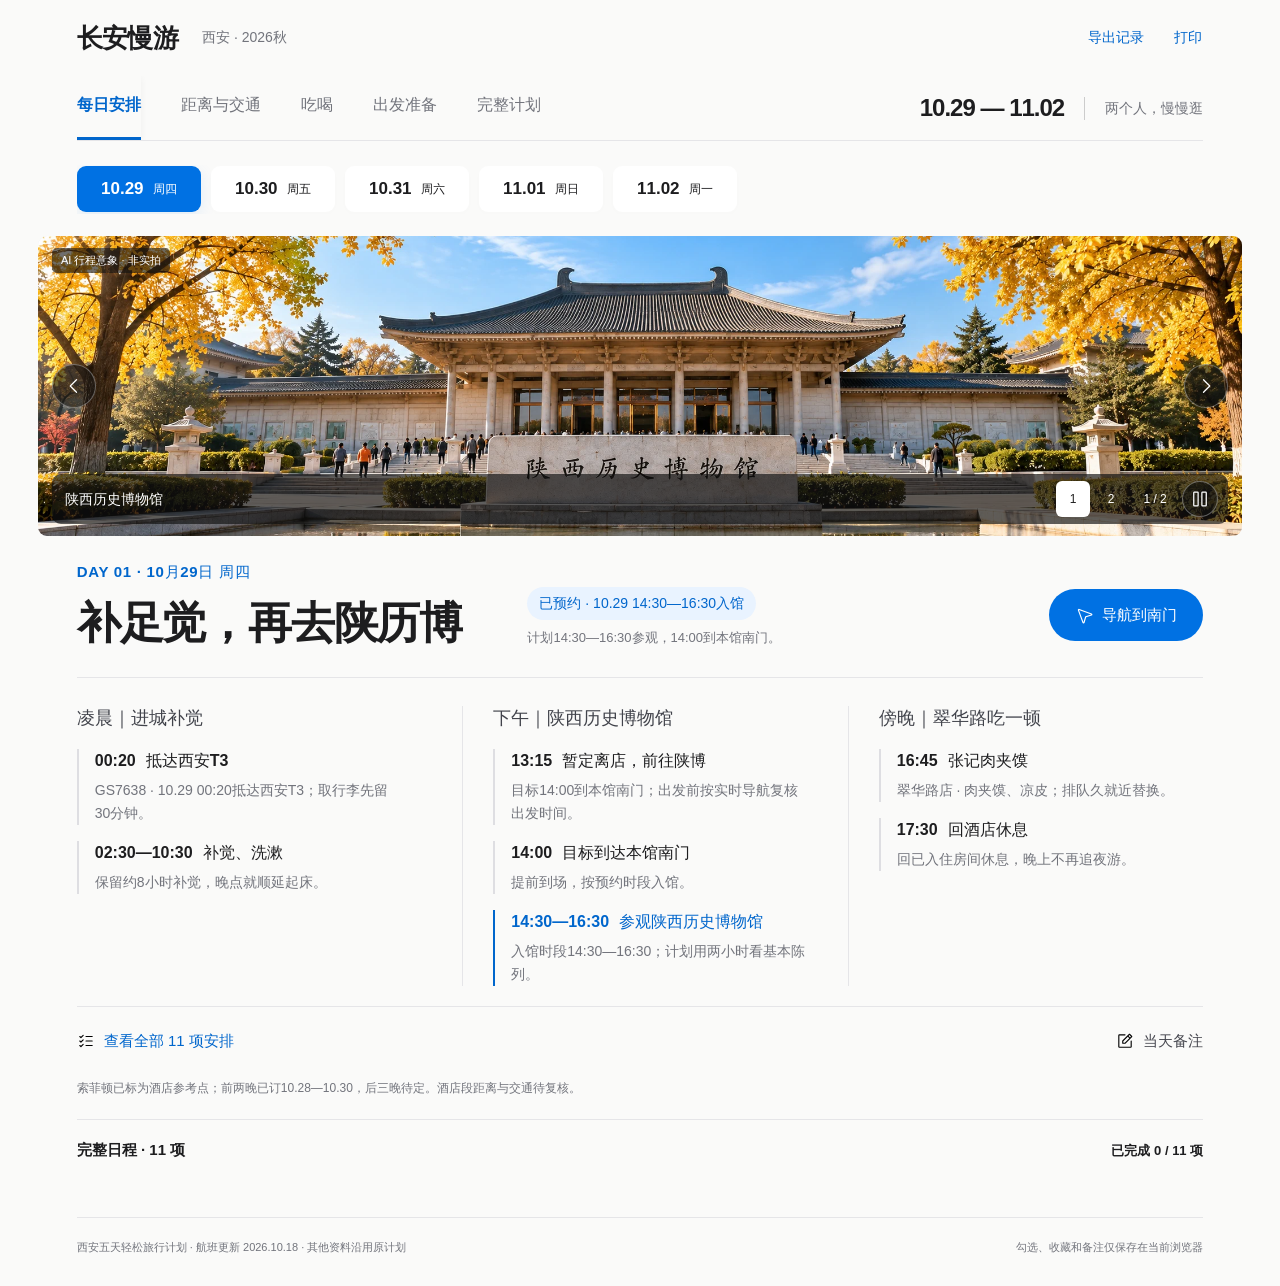
==== index.html @ 4625f003 "Show Sofidun hotel reference markers on both travel maps" ====
<!doctype html>
<html lang="zh-CN">
<head>
<meta charset="utf-8">
<meta name="viewport" content="width=device-width, initial-scale=1">
<meta name="color-scheme" content="light">
<title>西安五日 · 慢慢逛，慢慢吃</title>
<style>
:root{--paper:#f5f5f7;--ink:#1d1d1f;--muted:#6e6e73;--line:#e5e5ea;--accent:#0066cc;--soft:#eef5ff;--white:#fff;--gold:#0071e3;--radius:22px;font-family:-apple-system,BlinkMacSystemFont,"PingFang SC","Microsoft YaHei",sans-serif;color:var(--ink);background:var(--paper);font-size:16px;line-height:1.7}
*{box-sizing:border-box}body{margin:0;-webkit-font-smoothing:antialiased}a{color:var(--accent);text-underline-offset:4px;overflow-wrap:anywhere}button,input,select,textarea{font:inherit}input[type=text],input[type=time],input[type=search],select,textarea{font-size:16px}button,a,summary,input{touch-action:manipulation}button,summary{cursor:pointer}button{border:1px solid var(--line);border-radius:12px;background:var(--white);color:var(--ink);padding:9px 15px;min-height:44px}button{transition:background .18s ease,border-color .18s ease,box-shadow .18s ease}button:hover{border-color:#b8cde5;box-shadow:0 2px 8px #00000008}button:focus-visible,a:focus-visible,input:focus-visible,select:focus-visible,textarea:focus-visible,summary:focus-visible{outline:3px solid #0071e3;outline-offset:3px}button[aria-pressed=true],button.primary{background:var(--accent);color:var(--white);border-color:var(--accent)}h1,h2,h3,p{margin-top:0}h1{font-size:clamp(40px,5vw,64px);font-weight:650;line-height:1.17;letter-spacing:-2px;margin-bottom:24px}h2{font-size:28px;font-weight:650;letter-spacing:-.7px;line-height:1.4;margin-bottom:10px}h3{font-size:19px;line-height:1.5;margin-bottom:10px}p{margin-bottom:14px}[hidden]{display:none!important}.wrap{max-width:1160px;margin:0 auto;padding:0 28px}.top{display:flex;justify-content:space-between;align-items:center;gap:16px;padding-top:22px;padding-bottom:22px;border-bottom:1px solid var(--line)}.brand{font-weight:650;letter-spacing:-.3px;font-size:19px}.brand small{font-size:10px;display:block;letter-spacing:1.5px;font-weight:400;color:var(--muted)}.actions{display:flex;gap:8px;flex-wrap:wrap}.quiet{background:transparent}.top button{border-radius:999px;padding-left:18px;padding-right:18px;font-size:13px}.top .quiet{border-color:transparent;color:var(--accent)}.hero{display:grid;grid-template-columns:1.45fr 1fr;gap:48px;padding-top:60px;padding-bottom:52px}.eyebrow{font-size:12px;letter-spacing:1.4px;text-transform:uppercase;color:var(--accent);font-weight:700;margin-bottom:18px}.hero p{color:var(--muted);max-width:550px;font-size:17px;line-height:1.8}.stats{display:flex;gap:28px;flex-wrap:wrap;margin-top:28px}.stats span{font-size:13px;color:var(--muted)}.stats strong{font-size:25px;color:var(--ink);margin-right:7px;font-weight:600;letter-spacing:-.7px}.ticket{background:linear-gradient(135deg,#fff 0%,#f2f7ff 62%,#e3efff 100%);color:var(--ink);border:1px solid #fff;border-radius:28px;padding:34px 30px;position:relative;align-self:center;box-shadow:0 12px 40px #233f7010,inset 0 1px 0 #ffffffb3}.ticket .eyebrow{color:var(--accent);margin-bottom:20px;font-size:10px;letter-spacing:1.7px}.ticket h2{font-size:34px;font-weight:600;letter-spacing:-1px;margin-bottom:12px}.ticket p{font-size:13px;color:var(--muted);margin:0}.ticket .route-line{height:1px;background:#c8d9ef;margin:28px 0;position:relative}.ticket .route-line:before,.ticket .route-line:after{content:"";position:absolute;width:7px;height:7px;border-radius:50%;background:var(--gold);top:-3px}.ticket .route-line:after{right:0}.ticket-foot{display:flex;justify-content:space-between;gap:12px;font-size:12px;color:var(--muted)}.nav{display:flex;gap:4px;background:#e9e9ed;border:1px solid #e5e5e9;border-radius:16px;padding:5px;margin-bottom:32px;flex-wrap:wrap}.nav button{flex:1;background:transparent;border-color:transparent;padding:10px 20px;font-size:14px;color:var(--muted);border-radius:11px}.nav button[aria-pressed=true]{background:white;color:var(--ink);font-weight:600;box-shadow:0 2px 7px #0000000d}.nav .count{font-size:11px;opacity:.8;margin-left:5px}.day-picker{display:grid;grid-template-columns:repeat(5,1fr);gap:12px;margin-bottom:28px}.day-picker button{text-align:left;padding:17px 19px;border-radius:18px;border-color:transparent;box-shadow:0 2px 10px #00000003}.day-picker button[aria-pressed=true]{background:#0071e3;border-color:#0071e3;box-shadow:0 5px 16px #0071e31a}.day-picker small{display:block;font-size:11px;letter-spacing:1px;opacity:.72}.day-picker b{font-size:21px;font-weight:550;margin-right:6px}.day-picker span{font-size:12px}.day-picker em{font-style:normal;display:block;font-size:12px;margin-top:4px;opacity:.8}.day-head{display:flex;justify-content:space-between;gap:20px;align-items:start;margin-bottom:20px}.muted{color:var(--muted)}.day-head p{margin:0;font-size:14px}.progress-label{white-space:nowrap;font-size:13px}.grid{display:grid;grid-template-columns:minmax(0,1fr) 300px;gap:25px;align-items:start}.timeline{background:var(--white);border:1px solid var(--line);border-radius:var(--radius);overflow:hidden;box-shadow:0 3px 16px #00000003}.event{display:grid;grid-template-columns:125px minmax(0,1fr) 27px;gap:17px;padding:25px 24px;border-bottom:1px solid var(--line)}.event:last-child{border-bottom:0}.event .time{font-size:13px;line-height:1.6;color:var(--accent);padding-top:3px}.event h3{font-size:16px;margin:0 0 8px}.event p{font-size:14px;color:var(--muted);margin:0}.event input,.check-row input{width:20px;height:20px;accent-color:#0071e3;margin-top:6px}.event.done{background:#f5f9ff}.event.done h3{text-decoration:line-through;text-decoration-thickness:1px;color:var(--muted)}.box{border:1px solid var(--line);border-radius:var(--radius);padding:24px;margin-bottom:18px;background:var(--white);box-shadow:0 3px 16px #00000003}.box.soft{background:var(--soft);border-color:#dbe8fb;box-shadow:none}.box p{font-size:14px}.box>p:last-child{margin-bottom:0}.box h3{font-size:16px}.links{display:flex;flex-wrap:wrap;gap:8px}.links a{min-height:44px;display:inline-flex;align-items:center;border:1px solid var(--line);padding:7px 10px;border-radius:10px;font-size:12px;text-decoration:none;background:var(--white)}.hint{font-size:12px!important;color:var(--muted)}textarea,input[type=text],input[type=time],select,input[type=search]{display:block;width:100%;padding:10px 12px;border:1px solid #c7c7cc;background:var(--white);color:var(--ink);border-radius:9px;min-height:44px;min-width:0}textarea{resize:vertical;min-height:118px}label.field{display:block;font-size:13px;font-weight:500}label.field input,label.field select,label.field textarea{margin-top:6px}details{border:1px solid var(--line);border-radius:18px;background:var(--white);margin:18px 0;padding:0 20px}summary{padding:17px 0;font-weight:600;font-size:15px;min-height:50px}details>div{padding-bottom:16px;font-size:14px}.prose p,.prose li{overflow-wrap:anywhere}.prose h2{margin-top:24px;font-size:23px}.prose h3{margin-top:20px;font-size:18px}.prose table{font-size:13px}.prose ul,.prose ol{padding-left:22px}.toolbar{display:flex;gap:14px;align-items:end;flex-wrap:wrap;margin:20px 0}.toolbar .field{flex:1;min-width:145px}.toolbar .search{flex:2;min-width:210px}.toggle{display:flex;align-items:center;gap:8px;font-size:14px;min-height:44px}.toggle input{width:19px;height:19px;accent-color:#0071e3}.notice{padding:16px 20px;border:1px solid #dce9fb;border-radius:16px;background:#edf4fd;font-size:13px;color:#3a526f;margin:16px 0 22px}.food-result{font-size:13px;color:var(--muted);margin:10px 0}.table-wrap{overflow:auto;border:1px solid var(--line);border-radius:18px;background:var(--white);max-width:100%}table{border-collapse:collapse;width:100%;text-align:left}th,td{border-bottom:1px solid var(--line);padding:14px 16px;vertical-align:top}th{background:#f5f5f7;font-size:12px;letter-spacing:.4px;font-weight:600}td{font-size:14px}td p:last-child{margin-bottom:0}.food-table{min-width:900px;table-layout:fixed}.food-table th:nth-child(1){width:68px}.food-table th:nth-child(2){width:20%}.food-table th:nth-child(3){width:22%}.food-table th:nth-child(4){width:26%}.food-table .dishes{color:var(--accent);font-weight:500}.food-table td{overflow-wrap:anywhere}.food-table td strong{font-weight:650}.food-table .name{font-size:15px;display:block;margin-bottom:8px}.badge{font-size:11px;background:#f2f2f7;color:#63636b;border-radius:6px;display:inline-block;padding:2px 7px;margin-bottom:5px}.food-table .evidence{font-size:12px;color:var(--muted);margin-top:9px}.favorite{font-size:19px;padding:6px 10px;min-width:42px;min-height:44px}.favorite[aria-pressed=true]{background:#eaf3ff;color:#0066cc;border-color:#bfdbff}.empty{padding:50px 24px;text-align:center;color:var(--muted)}.route-selector{margin-bottom:18px;max-width:420px}.route-content table{table-layout:fixed}.route-content th:nth-child(1){width:24%}.route-content th:nth-child(2){width:29%}.route-content td{font-size:14px}.route-content table,.prose table{margin-bottom:20px}.route-content td,.prose td{overflow-wrap:anywhere}.form-grid{display:grid;grid-template-columns:1fr 1fr;gap:20px}.check-row{display:flex;align-items:start;gap:13px;padding:14px 0;border-bottom:1px solid var(--line);font-size:14px}.check-row input{flex:0 0 auto}.check-row:last-child{border-bottom:0}.calc-output{font-size:14px;padding:14px 16px;background:var(--soft);border-radius:10px;margin-top:16px}.prep-grid{display:grid;grid-template-columns:1.1fr 1fr;gap:24px;align-items:start}.prep-grid>div{min-width:0}.footer{display:flex;justify-content:space-between;gap:20px;flex-wrap:wrap;border-top:1px solid var(--line);padding-top:20px;padding-bottom:30px;margin-top:36px;color:var(--muted);font-size:12px}.footer p{margin:0}.toast{position:fixed;bottom:22px;left:50%;transform:translateX(-50%);background:var(--ink);color:white;padding:9px 18px;border-radius:9px;z-index:5;font-size:14px;max-width:90vw;box-shadow:0 6px 22px #00000026}.print-only{display:none}#full-content>h1{font-size:28px;letter-spacing:-.7px}.full-wrap{overflow-x:auto}.save-status{font-size:11px;color:var(--muted);margin-top:6px}.jump{margin-top:12px;width:100%;font-size:13px}.day-intro{font-size:14px}.day-intro p{margin-bottom:0}#meals-content>.table-wrap table{margin-bottom:0}#meals-content>.table-wrap th:first-child{width:120px}#meals-content>details{margin-top:16px}
@media(max-width:850px){.wrap{padding-left:20px;padding-right:20px}.grid{grid-template-columns:1fr}.side{display:grid;grid-template-columns:1fr 1fr;gap:15px}.side .box{margin:0}.hero{gap:20px}.prep-grid{grid-template-columns:1fr}.day-picker{gap:7px}.day-picker button{padding:12px}.day-picker em{display:none}}
@media(max-width:560px){.wrap{padding-left:16px;padding-right:16px}.top{align-items:flex-start;padding-top:18px;padding-bottom:18px}.top .actions button{padding:7px 10px;font-size:12px}.brand{font-size:15px}.hero{display:block;padding-top:28px;padding-bottom:23px}.hero h1{font-size:40px;letter-spacing:-1.5px}.hero p{font-size:14px}.ticket{margin-top:24px;padding:21px}.ticket h2{font-size:28px}.ticket .route-line{margin:17px 0}.stats{gap:20px;margin-top:16px}.stats strong{font-size:20px}.nav{display:grid;grid-template-columns:repeat(3,minmax(0,1fr));gap:2px;padding:4px;margin-bottom:24px;border-radius:14px}.nav button{flex:1;padding:9px 2px;font-size:12px}.nav .count{display:none}.day-picker{gap:5px;margin-bottom:22px}.day-picker button{text-align:center;padding:12px 2px;border-radius:13px}.day-picker b{font-size:15px;display:block;margin:0}.day-picker small{font-size:9px}.day-picker span{font-size:11px}.day-head h2{font-size:23px}.day-head{display:block}.progress-label{display:block;margin-top:9px}.event{grid-template-columns:1fr 44px;gap:8px 12px;padding:18px}.event .time{grid-column:1;font-size:12px}.event .event-body{grid-column:1}.event .check-label{grid-column:2;grid-row:1 / span 2}.event .check-label{min-height:44px;min-width:44px;display:flex;justify-content:center;align-items:center}.event h3{font-size:16px}.side{display:block}.side .box{margin-bottom:16px}.toolbar{gap:10px}.toolbar .field,.toolbar .search{min-width:calc(50% - 10px)}.toolbar .search{flex-basis:100%}.toolbar label,.toolbar input,.toolbar select{font-size:16px}.form-grid{grid-template-columns:1fr}.route-content table{table-layout:auto;min-width:600px}.route-content{overflow-x:auto}.prose table{min-width:600px}.day-intro{font-size:13px}.footer{margin-top:24px}.food-table td,.food-table th{padding:12px}.box{padding:18px}}
@media(prefers-reduced-motion:reduce){button{transition:none}}
@media print{body{background:white;color:black}.wrap{max-width:none;padding:0}.top,.hero,.nav,.footer,.no-print,.day-picker,.toolbar,.side,.toast,.actions{display:none!important}.view[hidden]{display:none!important}.view:not([hidden]){display:block}.table-wrap,.timeline{border:0;overflow:visible}.event{break-inside:avoid}.event input,.favorite{display:none}.food-table{min-width:0;font-size:10px}.food-table th:first-child,.food-table td:first-child{display:none}table{min-width:0!important}a{color:inherit}h2{font-size:20px}.print-only{display:block;font-size:24px;margin:0 0 20px}.grid,.prep-grid{display:block}details{border:0}.box{break-inside:avoid}.event{padding:12px}.route-content,.full-wrap{overflow:visible}textarea{border:0}.notice{background:transparent}th{background:#eee!important}}
.route-map{padding:22px}.map-header{display:flex;justify-content:space-between;align-items:start;gap:20px}.map-header h3{font-size:21px}.map-header .field{min-width:230px}.map-grid{display:grid;grid-template-columns:minmax(0,1.3fr) minmax(250px,1fr);gap:24px;align-items:start}.map-canvas{min-width:0}.map-canvas svg{display:block;width:100%;max-width:540px;margin:auto;height:auto}.map-panel{padding-top:12px}.map-legend{display:flex;gap:14px;flex-wrap:wrap;font-size:12px;margin-bottom:18px}.map-legend span:nth-child(1){color:#0071e3}.map-legend span:nth-child(2){color:#23845b}.map-legend span:nth-child(3){color:#8660bc}.map-legs{list-style:none;padding:0;margin:0}.map-legs li{margin:8px 0}.map-legs button{width:100%;text-align:left;font-size:13px;padding:10px 12px}.map-legs small{display:block;color:var(--muted);margin-top:5px;font-size:12px}.map-legs button[aria-current=true]{border-color:#0071e3;background:#edf5ff}.map-controls{display:flex;align-items:center;gap:16px;margin-top:18px}.map-scrub{flex:1;min-width:80px}.map-scrub input{display:block;width:100%;min-height:36px;accent-color:#0071e3}.map-link{display:inline-flex;align-items:center;justify-content:center;min-height:44px;padding:8px 12px;text-decoration:none;font-size:13px;white-space:nowrap;border:1px solid var(--line);border-radius:10px;background:var(--white)}.map-status{display:flex;gap:16px;justify-content:space-between;align-items:center;border-top:1px solid var(--line);padding-top:16px;margin-top:12px}.map-status strong{font-size:15px}.map-status p{margin:4px 0 0}
@media(max-width:680px){.route-map{padding:14px}.map-header{display:block}.map-header .field{margin-bottom:14px;min-width:0}.map-grid{grid-template-columns:1fr;gap:12px}.map-panel{padding-top:0}.map-legend{margin-bottom:10px}.map-controls{gap:8px;flex-wrap:wrap}.map-controls button,.map-link{font-size:12px;padding:8px}.map-status{display:block}.map-status .map-link{margin-top:10px}.map-canvas svg{max-width:440px}}
@media print{.route-map{break-inside:avoid}.map-grid{grid-template-columns:1fr 1fr}.map-canvas svg{max-height:none}.map-status{display:none}}

</style>
<link rel="stylesheet" href="assets/handbook.css">
<link rel="stylesheet" href="assets/vendor/leaflet/leaflet.css">
<link rel="stylesheet" href="assets/transport.css">
<link rel="stylesheet" href="assets/carousel.css">
<link rel="stylesheet" href="assets/food-guide.css?v=67915e8">
</head>
<body>
<div class="wrap">
<header class="top"><div class="brand">长安慢游 <small>西安 · 2026秋</small></div><div class="actions"><button type="button" class="quiet" id="export">导出记录</button><button type="button" class="quiet" id="print">打印</button></div></header>
<div class="handbook-nav"><nav class="nav no-print" aria-label="旅行计划栏目"><button type="button" data-view="days" aria-pressed="true">每日安排</button><button type="button" data-view="routes" aria-pressed="false">距离与交通</button><button type="button" data-view="food" aria-pressed="false">吃喝</button><button type="button" data-view="prep" aria-pressed="false">出发准备</button><button type="button" data-view="full" aria-pressed="false">完整计划</button></nav><div class="trip-dates"><strong>10.29 — 11.02</strong><span>两个人，慢慢逛</span></div></div>
<main>
<div class="print-only">西安五天轻松旅行计划 · 2026.10.29—11.02</div>
<section id="view-days" class="view" aria-label="每日安排">
<div class="day-picker no-print" id="day-picker" aria-label="选择日期"></div>
<figure class="trip-cover trip-carousel" id="trip-carousel" role="region" aria-roledescription="轮播图" aria-label="当天行程图片" tabindex="0" data-load-state="loading">
<div class="carousel-stage" id="carousel-stage"></div><p id="cover-fallback" class="carousel-fallback">当日图片加载中…</p>
<span class="cover-disclosure">AI 行程意象 · 非实拍</span>
<button type="button" class="carousel-control carousel-prev" id="carousel-prev" aria-label="上一张行程图片"><img src="assets/icons/caret-left.svg" alt="" aria-hidden="true"></button>
<button type="button" class="carousel-control carousel-next" id="carousel-next" aria-label="下一张行程图片"><img src="assets/icons/caret-right.svg" alt="" aria-hidden="true"></button>
<div class="carousel-footer"><figcaption class="cover-caption" id="cover-caption"></figcaption><div class="carousel-pagination" id="carousel-pagination" aria-label="选择行程图片"></div><span id="carousel-count" class="carousel-count"></span><button type="button" class="carousel-control carousel-play" id="carousel-play" aria-label="暂停自动轮播"><img src="assets/icons/pause.svg" alt="" aria-hidden="true"></button></div>
<span class="carousel-sr-only" id="carousel-live" role="status" aria-live="polite" aria-atomic="true"></span>
</figure>
<header class="day-head"><div class="handbook-title"><div class="eyebrow" id="day-date"></div><h1 id="day-title"></h1></div><div class="day-booking"><p id="day-reservation" class="reservation"></p><p id="day-subtitle" class="muted"></p></div><a id="day-navigation" class="primary-navigation" target="_blank" rel="noopener noreferrer">导航到南门</a></header>
<div class="day-overview" id="day-overview" aria-label="当天行程概览"></div>
<div class="overview-tools no-print"><button type="button" id="show-day-details" aria-controls="day-details" aria-expanded="false">查看全部安排</button><button type="button" id="focus-day-note" aria-controls="day-details">当天备注</button></div>
<p class="hotel-pending">索菲顿已标为酒店参考点；前两晚已订10.28—10.30，后三晚待定。酒店段距离与交通待复核。</p>
<details id="day-details" class="day-details"><summary><span id="day-details-label">完整日程</span><span class="progress-label" id="day-progress" role="status"></span></summary>
<div class="grid"><div><div id="day-intro" class="notice day-intro"></div><div id="timeline" class="timeline"></div><details><summary>替换方案与预约</summary><div id="day-extras" class="prose"></div></details><details><summary>雨天与休息方案</summary><div id="weather" class="prose"></div></details></div><aside class="side"><div class="box soft"><div class="eyebrow">当天重点</div><h3 id="day-tip"></h3><button class="jump quiet" type="button" id="day-route">当天交通 →</button></div><div class="box"><h3>查找地点</h3><div class="links" id="day-places"></div><p class="hint" style="margin-top:12px">高德搜索：核对入口和分店。</p></div><div class="box"><label class="field" for="day-note">当天备注<textarea id="day-note" placeholder="预约、店名、调整…"></textarea></label><div class="save-status" id="note-status">自动保存至本机</div></div></aside></div></details>
</section>
<section id="view-routes" class="view" hidden aria-label="距离与交通">
<div id="transport-days" class="transport-days no-print" aria-label="交通日期"></div>
<div class="transport-layout"><aside class="transport-agenda"><div class="eyebrow" id="transport-date"></div><h2 id="transport-title"></h2><label hidden>选择日期<select id="route-select"></select></label><label class="field route-choice no-print">路线<select id="map-variant"></select></label><ol id="transport-stops" class="transport-stops" aria-label="当天路线"></ol><a id="transport-navigate" class="primary-navigation" target="_blank" rel="noopener noreferrer"></a><p id="transport-reminder" class="transport-reminder"></p><p class="transport-hotel-note">索菲顿前两晚；10.30晚起仅续住适用，换店后重算交通。</p></aside>
<div class="transport-geography"><header><div><h2 id="geographic-title">景点间路线示意</h2><p id="geographic-caption">地点锚点，连线只示意顺序。</p></div><button type="button" id="geographic-fit" class="quiet no-print">查看全线</button></header><div id="geographic-map" class="geographic-map" role="region" aria-label="可缩放的景点地图" tabindex="0"></div><div class="geographic-status" id="geographic-status" role="status">切换到交通栏目后加载地图。</div><footer class="geographic-footer"><span>棕色「宿」为酒店参考点 · 10.30晚起仅续住适用；虚线非道路导航</span><a href="https://www.openstreetmap.org/copyright" target="_blank" rel="noopener noreferrer">© OpenStreetMap contributors</a></footer><button type="button" id="show-route-fallback" class="quiet no-print">查看离线顺序图</button></div></div>
<details id="transport-table"><summary>逐段距离与交通细节</summary>
<p class="hint no-print">表格可左右滑动。</p><div class="route-content prose" id="route-content"></div></details><details id="transport-legacy"><summary>顺序动画与 GIF 下载</summary><div class="route-map box">
<div class="map-header"><div><h3 id="map-title">路线动画</h3><p class="hint">地点可点击；连线仅示意行程顺序。</p></div></div>
<div class="map-grid"><div id="map-canvas" class="map-canvas"></div><div class="map-panel"><div class="map-legend"><span>蓝：打车</span><span>绿：步行</span><span>紫：地铁</span></div><p id="map-note" class="hint"></p><p class="hint">路线图仅示意顺序，非地理比例图；酒店端公里数待确认，景点间距离为估算。</p><ol id="map-legs" class="map-legs no-print" aria-label="选择路线段"></ol></div></div>
<div class="map-controls no-print"><button type="button" id="map-play" aria-pressed="false">播放路线</button><label class="field map-scrub">行程进度<input type="range" id="map-progress" min="0" max="1000" value="0"></label><a id="map-download" class="map-link" download>下载 GIF</a></div>
<div class="map-status"><div><strong id="map-current"></strong><p id="map-transport" class="hint"></p></div><a id="map-navigate" class="map-link no-print" target="_blank" rel="noopener noreferrer">高德导航此段 ↗</a></div>
</div></details></section>
<section id="view-food" class="view food-guide" hidden aria-label="吃喝">
 <div class="food-heading"><div><h2>吃喝</h2><p>把想吃的，放在顺路的一餐。</p></div><label class="food-search-label"><img src="assets/icons/magnifying-glass.svg" alt="" aria-hidden="true"><span class="food-sr-only">搜索店名、推荐菜或地址</span><input type="search" id="food-search" placeholder="搜店名、推荐菜或地址"></label></div>
 <div class="food-controls no-print"><div class="food-segments" role="group" aria-label="吃喝清单"><button type="button" data-food-source="路线餐馆" aria-pressed="true">行程餐馆</button><button type="button" data-food-source="九类备选" aria-pressed="false">小吃分类</button><button type="button" data-food-source="UP 探店" aria-pressed="false">参考探店</button></div><label class="toggle"><input type="checkbox" id="favorite-only">只看收藏</label></div>
 <section id="food-featured" aria-label="行程用餐精选"><p class="food-featured-label">行程用餐精选</p><div class="food-featured-grid" id="food-featured-grid"></div></section>
 <div class="food-tastes no-print"><div><strong>想换个口味？</strong><div class="food-quick-categories" id="food-quick-categories"></div></div><p>每餐一家，两人先点小份；营业情况临行确认。</p></div>
 <div class="food-refine no-print"><label>清单<select id="food-source"><option>路线餐馆</option><option>九类备选</option><option>UP 探店</option><option>全部记录</option></select></label><label>小吃类型<select id="food-category"><option value="">全部类型</option></select></label><button type="button" id="clear-food">清除筛选</button><span id="food-count" role="status"></span></div>
 <details id="food-results-details" class="food-results-details"><summary id="food-results-summary">查看餐馆清单</summary><div id="food-results" class="food-results"></div><div class="empty" id="food-empty" hidden>无匹配结果，请调整筛选。</div></details>
 <details class="food-meals"><summary>五天用餐安排</summary><div id="meals-content" class="prose"></div></details>
 <p class="food-source-note">收藏不自动加入行程。同名门店可能有多条来源记录，分店与营业情况请临行核对。</p>
 <div id="food-legacy" hidden inert aria-hidden="true"><table><tbody id="food-body"></tbody></table></div>
</section>
<section id="view-prep" class="view" hidden aria-label="出发准备"><h2>出发准备</h2><p class="muted">记录仅存本机，不跨设备同步；可导出备份。</p><div class="notice">市区酒店已预订10.28—10.30两晚（用户确认）；后三晚待体验后决定；GS7638于10.29 00:20抵达T3后直接到店，提前确认凌晨入住、晚点保房。</div><div class="prose"><h3>往返航班</h3><div class="table-wrap"><table>
<thead>
<tr>
<th>方向</th>
<th>航班</th>
<th>起飞</th>
<th>到达</th>
</tr>
</thead>
<tbody><tr>
<td>去程</td>
<td>天津航空 <strong>GS7638</strong></td>
<td><strong>10.28 21:50</strong> · 杭州萧山 T3</td>
<td><strong>10.29 00:20</strong> · 西安咸阳 T3（次日）</td>
</tr>
<tr>
<td>返程</td>
<td>首都航空 <strong>JD5301</strong></td>
<td><strong>11.02 21:55</strong> · 西安咸阳 T3</td>
<td><strong>11.03 00:15</strong> · 杭州萧山 T3（次日）</td>
</tr>
</tbody></table>
<p>按 10.18 提供的机票截图录入。建议 10.28 <strong>19:30 前到杭州 T3</strong>，11.02 <strong>19:00 前到西安 T3</strong>；到机场时间为建议值。</p>
</div></div><div class="prep-grid"><div><div class="box"><h3>出发清单 <span class="muted" id="check-count"></span></h3><div id="checklist"></div></div><details><summary>预约日与游览日</summary><div id="booking" class="prose"></div></details><details><summary>经济型酒店参考与比价</summary><p class="hint no-print">表格可左右滑动。</p><div id="hotels" class="prose full-wrap"></div></details><details><summary>两人预算参考</summary><div id="budget" class="prose"></div></details></div><div><div class="box"><h3>我的酒店</h3><label class="field">旧机场酒店备忘（本次不用）<input id="airport-hotel" type="text" placeholder="未定 · 可填写名称和地址" maxlength="200"></label><label class="field" style="margin-top:16px">首段酒店（已预订10.28—10.30两晚）<input id="city-hotel" type="text" placeholder="未定 · 可填写名称和地址" maxlength="200"></label><p class="hint" style="margin-top:14px">首段酒店：东县门60号；后三晚待定。自填仅存本机，不自动重算距离。旧机场备忘保留，本次不用。</p></div><div class="box"><h3>返程出发时间计算</h3><p class="hint">已填 JD5301 11 月 2 日 21:55，西安 T3；建议 19:00 前到机场。可修改重算。</p><div class="form-grid"><label class="field">起飞时间<input type="time" id="flight-time"></label><label class="field">去机场的方式<select id="airport-mode"><option value="taxi">网约车 / 出租车</option><option value="metro">地铁</option></select></label></div><label class="field" style="margin-top:15px">出发航站楼<input id="terminal" type="text" maxlength="50" placeholder="本次 T3；可按机票修改"></label><div class="calc-output" id="flight-result" role="status">填入返程起飞时间，查看建议离开酒店的时间段。</div><p class="hint" style="margin-top:12px">暂定：地铁16:00—16:30、打车16:30—17:00离店，目标19:00前到T3。返程按最终入住酒店导航；换店后重算地铁接入、距离及离店时间；不是值机截止时间。</p></div></div></div></section>
<section id="view-full" class="view" hidden aria-label="完整计划"><div class="prose full-wrap" id="full-content"></div></section>
</main><footer class="footer"><p>西安五天轻松旅行计划 · 航班更新 2026.10.18 · 其他资料沿用原计划</p><p id="storage-status">勾选、收藏和备注仅保存在当前浏览器</p></footer>
<noscript><div class="notice">请用支持 JavaScript 的浏览器打开此文件，以查看互动行程。原始 Markdown 和 Word 版本保留在同一文件夹。</div></noscript>
</div><div id="toast" class="toast" role="status" hidden></div>
<script>
'use strict';
const DATA={"maps":{"points":{"hotel":{"name":"索菲顿酒店","full_name":"索菲顿酒店（西安钟鼓楼店）","query":"西安市东县门60号 索菲顿酒店（西安钟鼓楼店）","source":"https://uri.amap.com/search?keyword=%E8%A5%BF%E5%AE%89%E5%B8%82%E4%B8%9C%E5%8E%BF%E9%97%A860%E5%8F%B7%20%E7%B4%A2%E8%8F%B2%E9%A1%BF%E9%85%92%E5%BA%97%EF%BC%88%E8%A5%BF%E5%AE%89%E9%92%9F%E9%BC%93%E6%A5%BC%E5%BA%97%EF%BC%89&city=%E8%A5%BF%E5%AE%89&view=map","coordinate_status":"unverified","source_note":"TourMind地址资料，2026-10-25复核；坐标未核验，不借用钟楼或永宁门坐标","address":"西安市东县门60号","reference_coordinate":{"lat":34.2579109,"lng":108.9536809,"system":"WGS84","scope":"酒店位置参考点；非入口，实际到店按完整地址导航","status":"reference_anchor","source":"https://hotels.ctrip.com/hotels/133578462.html","provenance":{"provider":"ctrip_hotel_position","hotel_id":"133578462","verified_at":"2026-10-25","original":{"lat":34.262672,"lng":108.964772,"system":"BD09","coordinate_order":"longitude,latitude"},"intermediate":{"lat":34.2563454220801,"lng":108.95837104133491,"system":"GCJ02"},"conversion":"BD09 to GCJ02 analytic approximation; iterative inverse GCJ02 to WGS84, 10 iterations; not a survey coordinate","identity_crosscheck":{"provider":"tourmind","hotel_id":"68777097","name":"索菲顿酒店（西安钟鼓楼店）","address":"东县门60号","phone_matches":true},"coordinate_docs":"https://lbsyun.baidu.com/skins/MySkin/resources/iframs/coordinate.html"}}},"airport":{"name":"咸阳机场","lon":108.768912,"lat":34.442341,"source":"https://www.amap.com/place/B038E02IJ0","query":"西安咸阳国际机场 T3 航站楼"},"bell":{"name":"钟楼","lon":108.94703,"lat":34.25943,"source":"https://www.amap.com/place/B001D09TAA","query":"西安钟楼"},"drum":{"name":"鼓楼","lon":108.943512,"lat":34.260206,"source":"https://www.amap.com/place/B001D07CMS","query":"西安鼓楼"},"mabin":{"name":"马宾小炒","lon":108.939048,"lat":34.266792,"source":"https://www.amap.com/place/B0FFGCBK2I","query":"马宾小炒"},"warriors":{"name":"兵马俑博物馆","lon":109.28196,"lat":34.386214,"source":"https://www.amap.com/place/B0FFGXMLTU","query":"秦始皇兵马俑博物馆"},"history":{"name":"陕历博南门","lon":108.955341,"lat":34.223456,"source":"https://www.amap.com/place/B0FFFVOCLC","query":"陕西历史博物馆本馆南门"},"zhang":{"name":"张记肉夹馍","lon":108.956743,"lat":34.220391,"source":"https://www.amap.com/place/B001D07BBR","query":"子午路张记肉夹馍 翠华路店"},"joy":{"name":"大悦城·惠记","lon":108.962048,"lat":34.216544,"source":"https://www.amap.com/place/B0FFIS0P13","query":"惠记粉汤羊血 西安大悦城店"},"square":{"name":"大雁塔南广场","lon":108.964202,"lat":34.215872,"source":"https://www.amap.com/place/B001D12PCJ","query":"大雁塔南广场"},"night":{"name":"不夜城北段","lon":108.964148,"lat":34.210492,"source":"https://www.amap.com/place/B0FFLQE8IX","query":"贞观之治 大唐不夜城雕像群"},"small":{"name":"小雁塔·博物院","lon":108.941673,"lat":34.238589,"source":"https://www.amap.com/place/B001D06AOS","query":"西安博物院 友谊西路72号"},"wall":{"name":"永宁门城墙","lon":108.947024,"lat":34.250506,"source":"https://www.amap.com/place/B001D02131","query":"西安城墙 永宁门南入口"},"shuyuan":{"name":"书院门牌坊","lon":108.948096,"lat":34.252897,"source":"https://www.amap.com/place/B0HAJD5VUL","query":"书院门牌坊"},"aihua":{"name":"爱骅裤带面","lon":108.953725,"lat":34.256525,"source":"https://www.amap.com/place/B0KG57GAJV","query":"爱骅裤带面馆 总店 城市之心"},"xiang":{"name":"湘子庙街","lon":108.944333,"lat":34.252795,"source":"https://www.amap.com/place/B001D071YQ","query":"湘子庙"},"defu":{"name":"德福巷","lon":108.943978,"lat":34.254746,"source":"https://www.amap.com/place/B001D08L2F","query":"西安德福巷"},"chun":{"name":"春发生","lon":108.941357,"lat":34.255624,"source":"https://www.amap.com/place/B001D06CEN","query":"春发生饭店 南院门店"},"huaqing":{"name":"华清宫","lon":109.218529,"lat":34.362868,"source":"https://uri.amap.com/search?keyword=%E5%8D%8E%E6%B8%85%E5%AE%AB%20%E5%BC%80%E6%94%BE%E6%A3%80%E7%A5%A8%E5%8F%A3&city=西安","query":"华清宫 开放检票口","coordinate_system":"GCJ02","coordinate_scope":"景区整体锚点，非检票口","coordinate_provenance":{"provider":"google_places","place_id":"ChIJw8vQmIxfYzYR26z7z9f4ekw","verified_at":"2026-10-22","original":{"lat":34.3642298,"lng":109.21347650000001,"coordinate_system":"WGS84"},"method":"WGS84 to GCJ02 standard offset"}},"furong":{"name":"大唐芙蓉园","lon":108.979502,"lat":34.21078,"source":"https://uri.amap.com/search?keyword=%E5%A4%A7%E5%94%90%E8%8A%99%E8%93%89%E5%9B%AD%E8%A5%BF%E9%97%A8%20%E5%BE%A1%E8%8B%91%E9%97%A8&city=西安","query":"大唐芙蓉园西门 御苑门","coordinate_system":"GCJ02","coordinate_scope":"景区整体锚点，非检票口","coordinate_provenance":{"provider":"google_places","place_id":"ChIJG4KcOUFwYzYRxKgvrcAbPBI","verified_at":"2026-10-22","original":{"lat":34.2123098,"lng":108.9747383,"coordinate_system":"WGS84"},"method":"WGS84 to GCJ02 standard offset"}}},"routes":[{"day":0,"key":"d1-airport-city-20261022","title":"10.29 · 凌晨直达市区酒店","ids":["airport","hotel"],"legs":[{"mode":"car","distance":"酒店端距离待核","time":"00:50起接车；车程先留60—90分钟，候车入住另计"}],"note":"00:20抵达T3后直接到索菲顿酒店；已预订10.28—10.30两晚（用户确认），后三晚待定，02:30到店为规划窗口，提前确认保房及凌晨入住。酒店地址已确认，地图定位待核，本图仅示意顺序，非地理比例图。","positions":[[70,70],[140,130]],"svg":"\u003csvg xmlns=\"http://www.w3.org/2000/svg\" viewBox=\"0 0 400 499\" role=\"img\" aria-label=\"10.29 · 凌晨直达市区酒店，距离为估算\">\u003ctitle>10.29 · 凌晨直达市区酒店\u003c/title>\u003crect width=\"400\" height=\"499\" rx=\"20\" fill=\"#f5f8fc\"/>\u003ctext x=\"20\" y=\"28\" fill=\"#687586\" font-size=\"12\">顺序示意 · 非地理比例图\u003c/text>\u003cpath d=\"M20 45 V390\" stroke=\"#e5ebf3\"/>\u003cpath d=\"M60 45 V390\" stroke=\"#e5ebf3\"/>\u003cpath d=\"M100 45 V390\" stroke=\"#e5ebf3\"/>\u003cpath d=\"M140 45 V390\" stroke=\"#e5ebf3\"/>\u003cpath d=\"M180 45 V390\" stroke=\"#e5ebf3\"/>\u003cpath d=\"M220 45 V390\" stroke=\"#e5ebf3\"/>\u003cpath d=\"M20 45 H225\" stroke=\"#e5ebf3\"/>\u003cpath d=\"M20 85 H225\" stroke=\"#e5ebf3\"/>\u003cpath d=\"M20 125 H225\" stroke=\"#e5ebf3\"/>\u003cpath d=\"M20 165 H225\" stroke=\"#e5ebf3\"/>\u003cpath d=\"M20 205 H225\" stroke=\"#e5ebf3\"/>\u003cpath d=\"M20 245 H225\" stroke=\"#e5ebf3\"/>\u003cpath d=\"M20 285 H225\" stroke=\"#e5ebf3\"/>\u003cpath d=\"M20 325 H225\" stroke=\"#e5ebf3\"/>\u003cpath d=\"M20 365 H225\" stroke=\"#e5ebf3\"/>\u003cpath d=\"M70 70 L140 130\" stroke=\"#0071e3\" stroke-opacity=\".3\" stroke-width=\"4\" fill=\"none\" stroke-dasharray=\"6 6\"/>\u003cpath d=\"M70 70 L232 65\" stroke=\"#bac7d7\"/>\u003ca href=\"https://www.amap.com/place/B038E02IJ0\" target=\"_blank\" rel=\"noopener noreferrer\">\u003ccircle cx=\"70\" cy=\"70\" r=\"7\" fill=\"white\" stroke=\"#0071e3\" stroke-width=\"2\"/>\u003crect x=\"232\" y=\"46\" width=\"162\" height=\"41\" rx=\"10\" fill=\"white\"/>\u003ctext x=\"241\" y=\"70\" font-size=\"13\" fill=\"#1d1d1f\" font-family=\"-apple-system,PingFang SC,sans-serif\">1. 咸阳机场\u003c/text>\u003c/a>\u003cpath d=\"M140 130 L232 125\" stroke=\"#bac7d7\"/>\u003ca href=\"https://uri.amap.com/search?keyword=%E8%A5%BF%E5%AE%89%E5%B8%82%E4%B8%9C%E5%8E%BF%E9%97%A860%E5%8F%B7%20%E7%B4%A2%E8%8F%B2%E9%A1%BF%E9%85%92%E5%BA%97%EF%BC%88%E8%A5%BF%E5%AE%89%E9%92%9F%E9%BC%93%E6%A5%BC%E5%BA%97%EF%BC%89&amp;city=%E8%A5%BF%E5%AE%89&amp;view=map\" target=\"_blank\" rel=\"noopener noreferrer\">\u003ccircle cx=\"140\" cy=\"130\" r=\"7\" fill=\"white\" stroke=\"#0071e3\" stroke-width=\"2\"/>\u003crect x=\"232\" y=\"106\" width=\"162\" height=\"41\" rx=\"10\" fill=\"white\"/>\u003ctext x=\"241\" y=\"130\" font-size=\"13\" fill=\"#1d1d1f\" font-family=\"-apple-system,PingFang SC,sans-serif\">2. 索菲顿酒店\u003c/text>\u003c/a>\u003ctext x=\"20\" y=\"441\" font-size=\"13\" fill=\"#0071e3\" font-family=\"-apple-system,PingFang SC,sans-serif\">1→2 · 酒店端距离待核\u003c/text>\u003ctext x=\"20\" y=\"489\" fill=\"#687586\" font-size=\"11\">酒店端距离待核；景点间距离为估算。\u003c/text>\u003c/svg>","distanceLabels":["1→2 · 酒店端距离待核"],"gif":"[data-uri]"},{"day":0,"key":"d1-history-20261022","title":"10.29 · 陕历博下午场","ids":["hotel","history","zhang","hotel"],"legs":[{"mode":"car","distance":"酒店端距离待核","time":"从东县门60号出发，当前时段仅作规划预留"},{"mode":"walk","distance":"步行约0.5—0.7公里","time":"8—15分钟"},{"mode":"car","distance":"酒店端距离待核","time":"返回东县门60号，当前时段仅作规划预留；用时待实时导航复核"}],"note":"暂按13:15离店，目标14:00到南门；陕博已约10.29 14:30—16:30入馆，计划14:30—16:30参观，16:30为建议结束时间。出馆简餐后回酒店。酒店地址已确认，地图定位待核；图仅示意顺序，非地理比例图，酒店导航按完整地址搜索，核对分店。","positions":[[70,70],[140,130],[70,190],[70,70]],"svg":"\u003csvg xmlns=\"http://www.w3.org/2000/svg\" viewBox=\"0 0 400 557\" role=\"img\" aria-label=\"10.29 · 陕历博下午场，距离为估算\">\u003ctitle>10.29 · 陕历博下午场\u003c/title>\u003crect width=\"400\" height=\"557\" rx=\"20\" fill=\"#f5f8fc\"/>\u003ctext x=\"20\" y=\"28\" fill=\"#687586\" font-size=\"12\">顺序示意 · 非地理比例图\u003c/text>\u003cpath d=\"M20 45 V390\" stroke=\"#e5ebf3\"/>\u003cpath d=\"M60 45 V390\" stroke=\"#e5ebf3\"/>\u003cpath d=\"M100 45 V390\" stroke=\"#e5ebf3\"/>\u003cpath d=\"M140 45 V390\" stroke=\"#e5ebf3\"/>\u003cpath d=\"M180 45 V390\" stroke=\"#e5ebf3\"/>\u003cpath d=\"M220 45 V390\" stroke=\"#e5ebf3\"/>\u003cpath d=\"M20 45 H225\" stroke=\"#e5ebf3\"/>\u003cpath d=\"M20 85 H225\" stroke=\"#e5ebf3\"/>\u003cpath d=\"M20 125 H225\" stroke=\"#e5ebf3\"/>\u003cpath d=\"M20 165 H225\" stroke=\"#e5ebf3\"/>\u003cpath d=\"M20 205 H225\" stroke=\"#e5ebf3\"/>\u003cpath d=\"M20 245 H225\" stroke=\"#e5ebf3\"/>\u003cpath d=\"M20 285 H225\" stroke=\"#e5ebf3\"/>\u003cpath d=\"M20 325 H225\" stroke=\"#e5ebf3\"/>\u003cpath d=\"M20 365 H225\" stroke=\"#e5ebf3\"/>\u003cpath d=\"M70 70 L140 130\" stroke=\"#0071e3\" stroke-opacity=\".3\" stroke-width=\"4\" fill=\"none\" stroke-dasharray=\"6 6\"/>\u003cpath d=\"M140 130 L70 190\" stroke=\"#23845b\" stroke-opacity=\".3\" stroke-width=\"4\" fill=\"none\" stroke-dasharray=\"6 6\"/>\u003cpath d=\"M70 190 L70 70\" stroke=\"#0071e3\" stroke-opacity=\".3\" stroke-width=\"4\" fill=\"none\" stroke-dasharray=\"6 6\"/>\u003cpath d=\"M70 70 L232 65\" stroke=\"#bac7d7\"/>\u003ca href=\"https://uri.amap.com/search?keyword=%E8%A5%BF%E5%AE%89%E5%B8%82%E4%B8%9C%E5%8E%BF%E9%97%A860%E5%8F%B7%20%E7%B4%A2%E8%8F%B2%E9%A1%BF%E9%85%92%E5%BA%97%EF%BC%88%E8%A5%BF%E5%AE%89%E9%92%9F%E9%BC%93%E6%A5%BC%E5%BA%97%EF%BC%89&amp;city=%E8%A5%BF%E5%AE%89&amp;view=map\" target=\"_blank\" rel=\"noopener noreferrer\">\u003ccircle cx=\"70\" cy=\"70\" r=\"7\" fill=\"white\" stroke=\"#0071e3\" stroke-width=\"2\"/>\u003crect x=\"232\" y=\"46\" width=\"162\" height=\"41\" rx=\"10\" fill=\"white\"/>\u003ctext x=\"241\" y=\"70\" font-size=\"13\" fill=\"#1d1d1f\" font-family=\"-apple-system,PingFang SC,sans-serif\">1. 索菲顿酒店\u003c/text>\u003c/a>\u003cpath d=\"M140 130 L232 125\" stroke=\"#bac7d7\"/>\u003ca href=\"https://www.amap.com/place/B0FFFVOCLC\" target=\"_blank\" rel=\"noopener noreferrer\">\u003ccircle cx=\"140\" cy=\"130\" r=\"7\" fill=\"white\" stroke=\"#0071e3\" stroke-width=\"2\"/>\u003crect x=\"232\" y=\"106\" width=\"162\" height=\"41\" rx=\"10\" fill=\"white\"/>\u003ctext x=\"241\" y=\"130\" font-size=\"13\" fill=\"#1d1d1f\" font-family=\"-apple-system,PingFang SC,sans-serif\">2. 陕历博南门\u003c/text>\u003c/a>\u003cpath d=\"M70 190 L232 185\" stroke=\"#bac7d7\"/>\u003ca href=\"https://www.amap.com/place/B001D07BBR\" target=\"_blank\" rel=\"noopener noreferrer\">\u003ccircle cx=\"70\" cy=\"190\" r=\"7\" fill=\"white\" stroke=\"#0071e3\" stroke-width=\"2\"/>\u003crect x=\"232\" y=\"166\" width=\"162\" height=\"41\" rx=\"10\" fill=\"white\"/>\u003ctext x=\"241\" y=\"190\" font-size=\"13\" fill=\"#1d1d1f\" font-family=\"-apple-system,PingFang SC,sans-serif\">3. 张记肉夹馍\u003c/text>\u003c/a>\u003ctext x=\"20\" y=\"441\" font-size=\"13\" fill=\"#0071e3\" font-family=\"-apple-system,PingFang SC,sans-serif\">1→2 · 酒店端距离待核\u003c/text>\u003ctext x=\"20\" y=\"470\" font-size=\"13\" fill=\"#23845b\" font-family=\"-apple-system,PingFang SC,sans-serif\">2→3 · 步行约0.5—0.7公里\u003c/text>\u003ctext x=\"20\" y=\"499\" font-size=\"13\" fill=\"#0071e3\" font-family=\"-apple-system,PingFang SC,sans-serif\">3→1 · 酒店端距离待核\u003c/text>\u003ctext x=\"20\" y=\"547\" fill=\"#687586\" font-size=\"11\">酒店端距离待核；景点间距离为估算。\u003c/text>\u003c/svg>","distanceLabels":["1→2 · 酒店端距离待核","2→3 · 步行约0.5—0.7公里","3→1 · 酒店端距离待核"],"gif":"[data-uri]"},{"day":1,"key":"d2-lintong-20261022","title":"10.30 · 兵马俑与华清宫","ids":["hotel","warriors","huaqing","hotel"],"legs":[{"mode":"car","distance":"酒店端距离待核","time":"从东县门60号出发，当前时段仅作规划预留"},{"mode":"car","distance":"公路约9—11公里","time":"20—30分钟，含候车检票留45分钟"},{"mode":"car","distance":"酒店端距离待核","time":"返回东县门60号，当前时段仅作规划预留；用时待实时导航复核"}],"note":"兵马俑已购10.30 10:30—11:30入园；计划10:45—13:00参观，午餐坐休后14:45华清宫，16:45回城。酒店地址已确认，地图定位待核；图仅示意顺序，非地理比例图。 10.30晚起酒店段仅在续住索菲顿时适用；换店后按新酒店重算。 10.29晚确认续住；未续住则出发前退房并确认寄存，回城后取行李、到新酒店另留时间。","positions":[[70,70],[140,130],[70,190],[70,70]],"svg":"\u003csvg xmlns=\"http://www.w3.org/2000/svg\" viewBox=\"0 0 400 557\" role=\"img\" aria-label=\"10.30 · 兵马俑与华清宫，距离为估算\">\u003ctitle>10.30 · 兵马俑与华清宫\u003c/title>\u003crect width=\"400\" height=\"557\" rx=\"20\" fill=\"#f5f8fc\"/>\u003ctext x=\"20\" y=\"28\" fill=\"#687586\" font-size=\"12\">顺序示意 · 非地理比例图\u003c/text>\u003cpath d=\"M20 45 V390\" stroke=\"#e5ebf3\"/>\u003cpath d=\"M60 45 V390\" stroke=\"#e5ebf3\"/>\u003cpath d=\"M100 45 V390\" stroke=\"#e5ebf3\"/>\u003cpath d=\"M140 45 V390\" stroke=\"#e5ebf3\"/>\u003cpath d=\"M180 45 V390\" stroke=\"#e5ebf3\"/>\u003cpath d=\"M220 45 V390\" stroke=\"#e5ebf3\"/>\u003cpath d=\"M20 45 H225\" stroke=\"#e5ebf3\"/>\u003cpath d=\"M20 85 H225\" stroke=\"#e5ebf3\"/>\u003cpath d=\"M20 125 H225\" stroke=\"#e5ebf3\"/>\u003cpath d=\"M20 165 H225\" stroke=\"#e5ebf3\"/>\u003cpath d=\"M20 205 H225\" stroke=\"#e5ebf3\"/>\u003cpath d=\"M20 245 H225\" stroke=\"#e5ebf3\"/>\u003cpath d=\"M20 285 H225\" stroke=\"#e5ebf3\"/>\u003cpath d=\"M20 325 H225\" stroke=\"#e5ebf3\"/>\u003cpath d=\"M20 365 H225\" stroke=\"#e5ebf3\"/>\u003cpath d=\"M70 70 L140 130\" stroke=\"#0071e3\" stroke-opacity=\".3\" stroke-width=\"4\" fill=\"none\" stroke-dasharray=\"6 6\"/>\u003cpath d=\"M140 130 L70 190\" stroke=\"#0071e3\" stroke-opacity=\".3\" stroke-width=\"4\" fill=\"none\" stroke-dasharray=\"6 6\"/>\u003cpath d=\"M70 190 L70 70\" stroke=\"#0071e3\" stroke-opacity=\".3\" stroke-width=\"4\" fill=\"none\" stroke-dasharray=\"6 6\"/>\u003cpath d=\"M70 70 L232 65\" stroke=\"#bac7d7\"/>\u003ca href=\"https://uri.amap.com/search?keyword=%E8%A5%BF%E5%AE%89%E5%B8%82%E4%B8%9C%E5%8E%BF%E9%97%A860%E5%8F%B7%20%E7%B4%A2%E8%8F%B2%E9%A1%BF%E9%85%92%E5%BA%97%EF%BC%88%E8%A5%BF%E5%AE%89%E9%92%9F%E9%BC%93%E6%A5%BC%E5%BA%97%EF%BC%89&amp;city=%E8%A5%BF%E5%AE%89&amp;view=map\" target=\"_blank\" rel=\"noopener noreferrer\">\u003ccircle cx=\"70\" cy=\"70\" r=\"7\" fill=\"white\" stroke=\"#0071e3\" stroke-width=\"2\"/>\u003crect x=\"232\" y=\"46\" width=\"162\" height=\"41\" rx=\"10\" fill=\"white\"/>\u003ctext x=\"241\" y=\"70\" font-size=\"13\" fill=\"#1d1d1f\" font-family=\"-apple-system,PingFang SC,sans-serif\">1. 索菲顿酒店\u003c/text>\u003c/a>\u003cpath d=\"M140 130 L232 125\" stroke=\"#bac7d7\"/>\u003ca href=\"https://www.amap.com/place/B0FFGXMLTU\" target=\"_blank\" rel=\"noopener noreferrer\">\u003ccircle cx=\"140\" cy=\"130\" r=\"7\" fill=\"white\" stroke=\"#0071e3\" stroke-width=\"2\"/>\u003crect x=\"232\" y=\"106\" width=\"162\" height=\"41\" rx=\"10\" fill=\"white\"/>\u003ctext x=\"241\" y=\"130\" font-size=\"13\" fill=\"#1d1d1f\" font-family=\"-apple-system,PingFang SC,sans-serif\">2. 兵马俑博物馆\u003c/text>\u003c/a>\u003cpath d=\"M70 190 L232 185\" stroke=\"#bac7d7\"/>\u003ca href=\"https://uri.amap.com/search?keyword=%E5%8D%8E%E6%B8%85%E5%AE%AB%20%E5%BC%80%E6%94%BE%E6%A3%80%E7%A5%A8%E5%8F%A3&amp;city=西安\" target=\"_blank\" rel=\"noopener noreferrer\">\u003ccircle cx=\"70\" cy=\"190\" r=\"7\" fill=\"white\" stroke=\"#0071e3\" stroke-width=\"2\"/>\u003crect x=\"232\" y=\"166\" width=\"162\" height=\"41\" rx=\"10\" fill=\"white\"/>\u003ctext x=\"241\" y=\"190\" font-size=\"13\" fill=\"#1d1d1f\" font-family=\"-apple-system,PingFang SC,sans-serif\">3. 华清宫\u003c/text>\u003c/a>\u003ctext x=\"20\" y=\"441\" font-size=\"13\" fill=\"#0071e3\" font-family=\"-apple-system,PingFang SC,sans-serif\">1→2 · 酒店端距离待核\u003c/text>\u003ctext x=\"20\" y=\"470\" font-size=\"13\" fill=\"#0071e3\" font-family=\"-apple-system,PingFang SC,sans-serif\">2→3 · 公路约9—11公里\u003c/text>\u003ctext x=\"20\" y=\"499\" font-size=\"13\" fill=\"#0071e3\" font-family=\"-apple-system,PingFang SC,sans-serif\">3→1 · 酒店端距离待核\u003c/text>\u003ctext x=\"20\" y=\"547\" fill=\"#687586\" font-size=\"11\">酒店端距离待核；景点间距离为估算。\u003c/text>\u003c/svg>","distanceLabels":["1→2 · 酒店端距离待核","2→3 · 公路约9—11公里","3→1 · 酒店端距离待核"],"gif":"[data-uri]"},{"day":2,"key":"d3-furong-night-20261022","title":"10.31 · 芙蓉园与不夜城","ids":["hotel","furong","joy","square","night","hotel"],"legs":[{"mode":"car","distance":"酒店端距离待核","time":"从东县门60号出发，当前时段仅作规划预留"},{"mode":"walk","distance":"步行约1.2—1.8公里","time":"25—35分钟，找店再留10分钟"},{"mode":"walk","distance":"步行约0.3—0.5公里","time":"5—10分钟"},{"mode":"walk","distance":"单程步行约0.5—0.8公里","time":"北段短逛45—60分钟，含折返"},{"mode":"car","distance":"酒店端距离待核","time":"返回东县门60号，当前时段仅作规划预留；用时待实时导航复核"}],"note":"先15:00芙蓉园西门进出，再大悦城晚饭、不夜城北段。芙蓉园坐标仅景区锚点；大悦城为商场锚点，非惠记精确店址。 酒店地址已确认，地图定位待核；本图仅示意顺序，非地理比例图，酒店导航按完整地址搜索，核对分店。 10.30晚起酒店段仅在续住索菲顿时适用；换店后按新酒店重算。","positions":[[70,70],[140,130],[70,190],[140,250],[70,310],[70,70]],"svg":"\u003csvg xmlns=\"http://www.w3.org/2000/svg\" viewBox=\"0 0 400 615\" role=\"img\" aria-label=\"10.31 · 芙蓉园与不夜城，距离为估算\">\u003ctitle>10.31 · 芙蓉园与不夜城\u003c/title>\u003crect width=\"400\" height=\"615\" rx=\"20\" fill=\"#f5f8fc\"/>\u003ctext x=\"20\" y=\"28\" fill=\"#687586\" font-size=\"12\">顺序示意 · 非地理比例图\u003c/text>\u003cpath d=\"M20 45 V390\" stroke=\"#e5ebf3\"/>\u003cpath d=\"M60 45 V390\" stroke=\"#e5ebf3\"/>\u003cpath d=\"M100 45 V390\" stroke=\"#e5ebf3\"/>\u003cpath d=\"M140 45 V390\" stroke=\"#e5ebf3\"/>\u003cpath d=\"M180 45 V390\" stroke=\"#e5ebf3\"/>\u003cpath d=\"M220 45 V390\" stroke=\"#e5ebf3\"/>\u003cpath d=\"M20 45 H225\" stroke=\"#e5ebf3\"/>\u003cpath d=\"M20 85 H225\" stroke=\"#e5ebf3\"/>\u003cpath d=\"M20 125 H225\" stroke=\"#e5ebf3\"/>\u003cpath d=\"M20 165 H225\" stroke=\"#e5ebf3\"/>\u003cpath d=\"M20 205 H225\" stroke=\"#e5ebf3\"/>\u003cpath d=\"M20 245 H225\" stroke=\"#e5ebf3\"/>\u003cpath d=\"M20 285 H225\" stroke=\"#e5ebf3\"/>\u003cpath d=\"M20 325 H225\" stroke=\"#e5ebf3\"/>\u003cpath d=\"M20 365 H225\" stroke=\"#e5ebf3\"/>\u003cpath d=\"M70 70 L140 130\" stroke=\"#0071e3\" stroke-opacity=\".3\" stroke-width=\"4\" fill=\"none\" stroke-dasharray=\"6 6\"/>\u003cpath d=\"M140 130 L70 190\" stroke=\"#23845b\" stroke-opacity=\".3\" stroke-width=\"4\" fill=\"none\" stroke-dasharray=\"6 6\"/>\u003cpath d=\"M70 190 L140 250\" stroke=\"#23845b\" stroke-opacity=\".3\" stroke-width=\"4\" fill=\"none\" stroke-dasharray=\"6 6\"/>\u003cpath d=\"M140 250 L70 310\" stroke=\"#23845b\" stroke-opacity=\".3\" stroke-width=\"4\" fill=\"none\" stroke-dasharray=\"6 6\"/>\u003cpath d=\"M70 310 L70 70\" stroke=\"#0071e3\" stroke-opacity=\".3\" stroke-width=\"4\" fill=\"none\" stroke-dasharray=\"6 6\"/>\u003cpath d=\"M70 70 L232 65\" stroke=\"#bac7d7\"/>\u003ca href=\"https://uri.amap.com/search?keyword=%E8%A5%BF%E5%AE%89%E5%B8%82%E4%B8%9C%E5%8E%BF%E9%97%A860%E5%8F%B7%20%E7%B4%A2%E8%8F%B2%E9%A1%BF%E9%85%92%E5%BA%97%EF%BC%88%E8%A5%BF%E5%AE%89%E9%92%9F%E9%BC%93%E6%A5%BC%E5%BA%97%EF%BC%89&amp;city=%E8%A5%BF%E5%AE%89&amp;view=map\" target=\"_blank\" rel=\"noopener noreferrer\">\u003ccircle cx=\"70\" cy=\"70\" r=\"7\" fill=\"white\" stroke=\"#0071e3\" stroke-width=\"2\"/>\u003crect x=\"232\" y=\"46\" width=\"162\" height=\"41\" rx=\"10\" fill=\"white\"/>\u003ctext x=\"241\" y=\"70\" font-size=\"13\" fill=\"#1d1d1f\" font-family=\"-apple-system,PingFang SC,sans-serif\">1. 索菲顿酒店\u003c/text>\u003c/a>\u003cpath d=\"M140 130 L232 125\" stroke=\"#bac7d7\"/>\u003ca href=\"https://uri.amap.com/search?keyword=%E5%A4%A7%E5%94%90%E8%8A%99%E8%93%89%E5%9B%AD%E8%A5%BF%E9%97%A8%20%E5%BE%A1%E8%8B%91%E9%97%A8&amp;city=西安\" target=\"_blank\" rel=\"noopener noreferrer\">\u003ccircle cx=\"140\" cy=\"130\" r=\"7\" fill=\"white\" stroke=\"#0071e3\" stroke-width=\"2\"/>\u003crect x=\"232\" y=\"106\" width=\"162\" height=\"41\" rx=\"10\" fill=\"white\"/>\u003ctext x=\"241\" y=\"130\" font-size=\"13\" fill=\"#1d1d1f\" font-family=\"-apple-system,PingFang SC,sans-serif\">2. 大唐芙蓉园\u003c/text>\u003c/a>\u003cpath d=\"M70 190 L232 185\" stroke=\"#bac7d7\"/>\u003ca href=\"https://www.amap.com/place/B0FFIS0P13\" target=\"_blank\" rel=\"noopener noreferrer\">\u003ccircle cx=\"70\" cy=\"190\" r=\"7\" fill=\"white\" stroke=\"#0071e3\" stroke-width=\"2\"/>\u003crect x=\"232\" y=\"166\" width=\"162\" height=\"41\" rx=\"10\" fill=\"white\"/>\u003ctext x=\"241\" y=\"190\" font-size=\"13\" fill=\"#1d1d1f\" font-family=\"-apple-system,PingFang SC,sans-serif\">3. 大悦城·惠记\u003c/text>\u003c/a>\u003cpath d=\"M140 250 L232 245\" stroke=\"#bac7d7\"/>\u003ca href=\"https://www.amap.com/place/B001D12PCJ\" target=\"_blank\" rel=\"noopener noreferrer\">\u003ccircle cx=\"140\" cy=\"250\" r=\"7\" fill=\"white\" stroke=\"#0071e3\" stroke-width=\"2\"/>\u003crect x=\"232\" y=\"226\" width=\"162\" height=\"41\" rx=\"10\" fill=\"white\"/>\u003ctext x=\"241\" y=\"250\" font-size=\"13\" fill=\"#1d1d1f\" font-family=\"-apple-system,PingFang SC,sans-serif\">4. 大雁塔南广场\u003c/text>\u003c/a>\u003cpath d=\"M70 310 L232 305\" stroke=\"#bac7d7\"/>\u003ca href=\"https://www.amap.com/place/B0FFLQE8IX\" target=\"_blank\" rel=\"noopener noreferrer\">\u003ccircle cx=\"70\" cy=\"310\" r=\"7\" fill=\"white\" stroke=\"#0071e3\" stroke-width=\"2\"/>\u003crect x=\"232\" y=\"286\" width=\"162\" height=\"41\" rx=\"10\" fill=\"white\"/>\u003ctext x=\"241\" y=\"310\" font-size=\"13\" fill=\"#1d1d1f\" font-family=\"-apple-system,PingFang SC,sans-serif\">5. 不夜城北段\u003c/text>\u003c/a>\u003ctext x=\"20\" y=\"441\" font-size=\"13\" fill=\"#0071e3\" font-family=\"-apple-system,PingFang SC,sans-serif\">1→2 · 酒店端距离待核\u003c/text>\u003ctext x=\"20\" y=\"470\" font-size=\"13\" fill=\"#23845b\" font-family=\"-apple-system,PingFang SC,sans-serif\">2→3 · 步行约1.2—1.8公里\u003c/text>\u003ctext x=\"20\" y=\"499\" font-size=\"13\" fill=\"#23845b\" font-family=\"-apple-system,PingFang SC,sans-serif\">3→4 · 步行约0.3—0.5公里\u003c/text>\u003ctext x=\"20\" y=\"528\" font-size=\"13\" fill=\"#23845b\" font-family=\"-apple-system,PingFang SC,sans-serif\">4→5 · 单程步行约0.5—0.8公里\u003c/text>\u003ctext x=\"20\" y=\"557\" font-size=\"13\" fill=\"#0071e3\" font-family=\"-apple-system,PingFang SC,sans-serif\">5→1 · 酒店端距离待核\u003c/text>\u003ctext x=\"20\" y=\"605\" fill=\"#687586\" font-size=\"11\">酒店端距离待核；景点间距离为估算。\u003c/text>\u003c/svg>","distanceLabels":["1→2 · 酒店端距离待核","2→3 · 步行约1.2—1.8公里","3→4 · 步行约0.3—0.5公里","4→5 · 单程步行约0.5—0.8公里","5→1 · 酒店端距离待核"],"gif":"[data-uri]"},{"day":3,"key":"d4-wall-night-20261022","title":"11.01 · 晚饭与永宁门夜游","ids":["hotel","aihua","wall","hotel"],"legs":[{"mode":"car","distance":"酒店端距离待核","time":"从东县门60号出发，当前时段仅作规划预留"},{"mode":"walk","distance":"步行约1.3—1.8公里","time":"25—35分钟，检票另留10分钟"},{"mode":"car","distance":"酒店端距离待核","time":"返回东县门60号，当前时段仅作规划预留；用时待实时导航复核"}],"note":"17:15晚饭，18:45—19:45登城。白天先确认晚间可用门票、入口；普通登城票不含演出。 酒店地址已确认，地图定位待核；本图仅示意顺序，非地理比例图，酒店导航按完整地址搜索，核对分店。 10.30晚起酒店段仅在续住索菲顿时适用；换店后按新酒店重算。","positions":[[70,70],[140,130],[70,190],[70,70]],"svg":"\u003csvg xmlns=\"http://www.w3.org/2000/svg\" viewBox=\"0 0 400 557\" role=\"img\" aria-label=\"11.01 · 晚饭与永宁门夜游，距离为估算\">\u003ctitle>11.01 · 晚饭与永宁门夜游\u003c/title>\u003crect width=\"400\" height=\"557\" rx=\"20\" fill=\"#f5f8fc\"/>\u003ctext x=\"20\" y=\"28\" fill=\"#687586\" font-size=\"12\">顺序示意 · 非地理比例图\u003c/text>\u003cpath d=\"M20 45 V390\" stroke=\"#e5ebf3\"/>\u003cpath d=\"M60 45 V390\" stroke=\"#e5ebf3\"/>\u003cpath d=\"M100 45 V390\" stroke=\"#e5ebf3\"/>\u003cpath d=\"M140 45 V390\" stroke=\"#e5ebf3\"/>\u003cpath d=\"M180 45 V390\" stroke=\"#e5ebf3\"/>\u003cpath d=\"M220 45 V390\" stroke=\"#e5ebf3\"/>\u003cpath d=\"M20 45 H225\" stroke=\"#e5ebf3\"/>\u003cpath d=\"M20 85 H225\" stroke=\"#e5ebf3\"/>\u003cpath d=\"M20 125 H225\" stroke=\"#e5ebf3\"/>\u003cpath d=\"M20 165 H225\" stroke=\"#e5ebf3\"/>\u003cpath d=\"M20 205 H225\" stroke=\"#e5ebf3\"/>\u003cpath d=\"M20 245 H225\" stroke=\"#e5ebf3\"/>\u003cpath d=\"M20 285 H225\" stroke=\"#e5ebf3\"/>\u003cpath d=\"M20 325 H225\" stroke=\"#e5ebf3\"/>\u003cpath d=\"M20 365 H225\" stroke=\"#e5ebf3\"/>\u003cpath d=\"M70 70 L140 130\" stroke=\"#0071e3\" stroke-opacity=\".3\" stroke-width=\"4\" fill=\"none\" stroke-dasharray=\"6 6\"/>\u003cpath d=\"M140 130 L70 190\" stroke=\"#23845b\" stroke-opacity=\".3\" stroke-width=\"4\" fill=\"none\" stroke-dasharray=\"6 6\"/>\u003cpath d=\"M70 190 L70 70\" stroke=\"#0071e3\" stroke-opacity=\".3\" stroke-width=\"4\" fill=\"none\" stroke-dasharray=\"6 6\"/>\u003cpath d=\"M70 70 L232 65\" stroke=\"#bac7d7\"/>\u003ca href=\"https://uri.amap.com/search?keyword=%E8%A5%BF%E5%AE%89%E5%B8%82%E4%B8%9C%E5%8E%BF%E9%97%A860%E5%8F%B7%20%E7%B4%A2%E8%8F%B2%E9%A1%BF%E9%85%92%E5%BA%97%EF%BC%88%E8%A5%BF%E5%AE%89%E9%92%9F%E9%BC%93%E6%A5%BC%E5%BA%97%EF%BC%89&amp;city=%E8%A5%BF%E5%AE%89&amp;view=map\" target=\"_blank\" rel=\"noopener noreferrer\">\u003ccircle cx=\"70\" cy=\"70\" r=\"7\" fill=\"white\" stroke=\"#0071e3\" stroke-width=\"2\"/>\u003crect x=\"232\" y=\"46\" width=\"162\" height=\"41\" rx=\"10\" fill=\"white\"/>\u003ctext x=\"241\" y=\"70\" font-size=\"13\" fill=\"#1d1d1f\" font-family=\"-apple-system,PingFang SC,sans-serif\">1. 索菲顿酒店\u003c/text>\u003c/a>\u003cpath d=\"M140 130 L232 125\" stroke=\"#bac7d7\"/>\u003ca href=\"https://www.amap.com/place/B0KG57GAJV\" target=\"_blank\" rel=\"noopener noreferrer\">\u003ccircle cx=\"140\" cy=\"130\" r=\"7\" fill=\"white\" stroke=\"#0071e3\" stroke-width=\"2\"/>\u003crect x=\"232\" y=\"106\" width=\"162\" height=\"41\" rx=\"10\" fill=\"white\"/>\u003ctext x=\"241\" y=\"130\" font-size=\"13\" fill=\"#1d1d1f\" font-family=\"-apple-system,PingFang SC,sans-serif\">2. 爱骅裤带面\u003c/text>\u003c/a>\u003cpath d=\"M70 190 L232 185\" stroke=\"#bac7d7\"/>\u003ca href=\"https://www.amap.com/place/B001D02131\" target=\"_blank\" rel=\"noopener noreferrer\">\u003ccircle cx=\"70\" cy=\"190\" r=\"7\" fill=\"white\" stroke=\"#0071e3\" stroke-width=\"2\"/>\u003crect x=\"232\" y=\"166\" width=\"162\" height=\"41\" rx=\"10\" fill=\"white\"/>\u003ctext x=\"241\" y=\"190\" font-size=\"13\" fill=\"#1d1d1f\" font-family=\"-apple-system,PingFang SC,sans-serif\">3. 永宁门城墙\u003c/text>\u003c/a>\u003ctext x=\"20\" y=\"441\" font-size=\"13\" fill=\"#0071e3\" font-family=\"-apple-system,PingFang SC,sans-serif\">1→2 · 酒店端距离待核\u003c/text>\u003ctext x=\"20\" y=\"470\" font-size=\"13\" fill=\"#23845b\" font-family=\"-apple-system,PingFang SC,sans-serif\">2→3 · 步行约1.3—1.8公里\u003c/text>\u003ctext x=\"20\" y=\"499\" font-size=\"13\" fill=\"#0071e3\" font-family=\"-apple-system,PingFang SC,sans-serif\">3→1 · 酒店端距离待核\u003c/text>\u003ctext x=\"20\" y=\"547\" fill=\"#687586\" font-size=\"11\">酒店端距离待核；景点间距离为估算。\u003c/text>\u003c/svg>","distanceLabels":["1→2 · 酒店端距离待核","2→3 · 步行约1.3—1.8公里","3→1 · 酒店端距离待核"],"gif":"[data-uri]"},{"day":3,"key":"d4-shuyuan-optional-20261022","title":"11.01 · 书院门备选","ids":["hotel","shuyuan","aihua","wall","hotel"],"legs":[{"mode":"car","distance":"酒店端距离待核","time":"从东县门60号出发，当前时段仅作规划预留"},{"mode":"walk","distance":"步行约0.9—1.3公里","time":"20—30分钟"},{"mode":"walk","distance":"步行约1.3—1.8公里","time":"25—35分钟，检票另计"},{"mode":"car","distance":"酒店端距离待核","time":"返回东县门60号，当前时段仅作规划预留；用时待实时导航复核"}],"note":"仅有体力时16:00—16:45短逛，先确认商户营业。书院门是备选，随后先晚饭、再夜登城。 酒店地址已确认，地图定位待核；本图仅示意顺序，非地理比例图，酒店导航按完整地址搜索，核对分店。 10.30晚起酒店段仅在续住索菲顿时适用；换店后按新酒店重算。","positions":[[70,70],[140,130],[70,190],[140,250],[70,70]],"svg":"\u003csvg xmlns=\"http://www.w3.org/2000/svg\" viewBox=\"0 0 400 586\" role=\"img\" aria-label=\"11.01 · 书院门备选，距离为估算\">\u003ctitle>11.01 · 书院门备选\u003c/title>\u003crect width=\"400\" height=\"586\" rx=\"20\" fill=\"#f5f8fc\"/>\u003ctext x=\"20\" y=\"28\" fill=\"#687586\" font-size=\"12\">顺序示意 · 非地理比例图\u003c/text>\u003cpath d=\"M20 45 V390\" stroke=\"#e5ebf3\"/>\u003cpath d=\"M60 45 V390\" stroke=\"#e5ebf3\"/>\u003cpath d=\"M100 45 V390\" stroke=\"#e5ebf3\"/>\u003cpath d=\"M140 45 V390\" stroke=\"#e5ebf3\"/>\u003cpath d=\"M180 45 V390\" stroke=\"#e5ebf3\"/>\u003cpath d=\"M220 45 V390\" stroke=\"#e5ebf3\"/>\u003cpath d=\"M20 45 H225\" stroke=\"#e5ebf3\"/>\u003cpath d=\"M20 85 H225\" stroke=\"#e5ebf3\"/>\u003cpath d=\"M20 125 H225\" stroke=\"#e5ebf3\"/>\u003cpath d=\"M20 165 H225\" stroke=\"#e5ebf3\"/>\u003cpath d=\"M20 205 H225\" stroke=\"#e5ebf3\"/>\u003cpath d=\"M20 245 H225\" stroke=\"#e5ebf3\"/>\u003cpath d=\"M20 285 H225\" stroke=\"#e5ebf3\"/>\u003cpath d=\"M20 325 H225\" stroke=\"#e5ebf3\"/>\u003cpath d=\"M20 365 H225\" stroke=\"#e5ebf3\"/>\u003cpath d=\"M70 70 L140 130\" stroke=\"#0071e3\" stroke-opacity=\".3\" stroke-width=\"4\" fill=\"none\" stroke-dasharray=\"6 6\"/>\u003cpath d=\"M140 130 L70 190\" stroke=\"#23845b\" stroke-opacity=\".3\" stroke-width=\"4\" fill=\"none\" stroke-dasharray=\"6 6\"/>\u003cpath d=\"M70 190 L140 250\" stroke=\"#23845b\" stroke-opacity=\".3\" stroke-width=\"4\" fill=\"none\" stroke-dasharray=\"6 6\"/>\u003cpath d=\"M140 250 L70 70\" stroke=\"#0071e3\" stroke-opacity=\".3\" stroke-width=\"4\" fill=\"none\" stroke-dasharray=\"6 6\"/>\u003cpath d=\"M70 70 L232 65\" stroke=\"#bac7d7\"/>\u003ca href=\"https://uri.amap.com/search?keyword=%E8%A5%BF%E5%AE%89%E5%B8%82%E4%B8%9C%E5%8E%BF%E9%97%A860%E5%8F%B7%20%E7%B4%A2%E8%8F%B2%E9%A1%BF%E9%85%92%E5%BA%97%EF%BC%88%E8%A5%BF%E5%AE%89%E9%92%9F%E9%BC%93%E6%A5%BC%E5%BA%97%EF%BC%89&amp;city=%E8%A5%BF%E5%AE%89&amp;view=map\" target=\"_blank\" rel=\"noopener noreferrer\">\u003ccircle cx=\"70\" cy=\"70\" r=\"7\" fill=\"white\" stroke=\"#0071e3\" stroke-width=\"2\"/>\u003crect x=\"232\" y=\"46\" width=\"162\" height=\"41\" rx=\"10\" fill=\"white\"/>\u003ctext x=\"241\" y=\"70\" font-size=\"13\" fill=\"#1d1d1f\" font-family=\"-apple-system,PingFang SC,sans-serif\">1. 索菲顿酒店\u003c/text>\u003c/a>\u003cpath d=\"M140 130 L232 125\" stroke=\"#bac7d7\"/>\u003ca href=\"https://www.amap.com/place/B0HAJD5VUL\" target=\"_blank\" rel=\"noopener noreferrer\">\u003ccircle cx=\"140\" cy=\"130\" r=\"7\" fill=\"white\" stroke=\"#0071e3\" stroke-width=\"2\"/>\u003crect x=\"232\" y=\"106\" width=\"162\" height=\"41\" rx=\"10\" fill=\"white\"/>\u003ctext x=\"241\" y=\"130\" font-size=\"13\" fill=\"#1d1d1f\" font-family=\"-apple-system,PingFang SC,sans-serif\">2. 书院门牌坊\u003c/text>\u003c/a>\u003cpath d=\"M70 190 L232 185\" stroke=\"#bac7d7\"/>\u003ca href=\"https://www.amap.com/place/B0KG57GAJV\" target=\"_blank\" rel=\"noopener noreferrer\">\u003ccircle cx=\"70\" cy=\"190\" r=\"7\" fill=\"white\" stroke=\"#0071e3\" stroke-width=\"2\"/>\u003crect x=\"232\" y=\"166\" width=\"162\" height=\"41\" rx=\"10\" fill=\"white\"/>\u003ctext x=\"241\" y=\"190\" font-size=\"13\" fill=\"#1d1d1f\" font-family=\"-apple-system,PingFang SC,sans-serif\">3. 爱骅裤带面\u003c/text>\u003c/a>\u003cpath d=\"M140 250 L232 245\" stroke=\"#bac7d7\"/>\u003ca href=\"https://www.amap.com/place/B001D02131\" target=\"_blank\" rel=\"noopener noreferrer\">\u003ccircle cx=\"140\" cy=\"250\" r=\"7\" fill=\"white\" stroke=\"#0071e3\" stroke-width=\"2\"/>\u003crect x=\"232\" y=\"226\" width=\"162\" height=\"41\" rx=\"10\" fill=\"white\"/>\u003ctext x=\"241\" y=\"250\" font-size=\"13\" fill=\"#1d1d1f\" font-family=\"-apple-system,PingFang SC,sans-serif\">4. 永宁门城墙\u003c/text>\u003c/a>\u003ctext x=\"20\" y=\"441\" font-size=\"13\" fill=\"#0071e3\" font-family=\"-apple-system,PingFang SC,sans-serif\">1→2 · 酒店端距离待核\u003c/text>\u003ctext x=\"20\" y=\"470\" font-size=\"13\" fill=\"#23845b\" font-family=\"-apple-system,PingFang SC,sans-serif\">2→3 · 步行约0.9—1.3公里\u003c/text>\u003ctext x=\"20\" y=\"499\" font-size=\"13\" fill=\"#23845b\" font-family=\"-apple-system,PingFang SC,sans-serif\">3→4 · 步行约1.3—1.8公里\u003c/text>\u003ctext x=\"20\" y=\"528\" font-size=\"13\" fill=\"#0071e3\" font-family=\"-apple-system,PingFang SC,sans-serif\">4→1 · 酒店端距离待核\u003c/text>\u003ctext x=\"20\" y=\"576\" fill=\"#687586\" font-size=\"11\">酒店端距离待核；景点间距离为估算。\u003c/text>\u003c/svg>","distanceLabels":["1→2 · 酒店端距离待核","2→3 · 步行约0.9—1.3公里","3→4 · 步行约1.3—1.8公里","4→1 · 酒店端距离待核"],"gif":"[data-uri]"},{"day":3,"key":"d4-west-optional-20261022","title":"11.01 · 西侧晚饭备选","ids":["hotel","xiang","defu","chun","wall","hotel"],"legs":[{"mode":"car","distance":"酒店端距离待核","time":"从东县门60号出发，当前时段仅作规划预留"},{"mode":"walk","distance":"步行约0.2—0.4公里","time":"5—10分钟"},{"mode":"walk","distance":"步行约0.3—0.5公里","time":"5—10分钟"},{"mode":"walk","distance":"步行约0.8—1.2公里","time":"20—30分钟，检票另计"},{"mode":"car","distance":"酒店端距离待核","time":"返回东县门60号，当前时段仅作规划预留；用时待实时导航复核"}],"note":"替换爱骅与书院门，不叠加；17:15前后在春发生晚饭，18:45夜登永宁门。 酒店地址已确认，地图定位待核；本图仅示意顺序，非地理比例图，酒店导航按完整地址搜索，核对分店。 10.30晚起酒店段仅在续住索菲顿时适用；换店后按新酒店重算。","positions":[[70,70],[140,130],[70,190],[140,250],[70,310],[70,70]],"svg":"\u003csvg xmlns=\"http://www.w3.org/2000/svg\" viewBox=\"0 0 400 615\" role=\"img\" aria-label=\"11.01 · 西侧晚饭备选，距离为估算\">\u003ctitle>11.01 · 西侧晚饭备选\u003c/title>\u003crect width=\"400\" height=\"615\" rx=\"20\" fill=\"#f5f8fc\"/>\u003ctext x=\"20\" y=\"28\" fill=\"#687586\" font-size=\"12\">顺序示意 · 非地理比例图\u003c/text>\u003cpath d=\"M20 45 V390\" stroke=\"#e5ebf3\"/>\u003cpath d=\"M60 45 V390\" stroke=\"#e5ebf3\"/>\u003cpath d=\"M100 45 V390\" stroke=\"#e5ebf3\"/>\u003cpath d=\"M140 45 V390\" stroke=\"#e5ebf3\"/>\u003cpath d=\"M180 45 V390\" stroke=\"#e5ebf3\"/>\u003cpath d=\"M220 45 V390\" stroke=\"#e5ebf3\"/>\u003cpath d=\"M20 45 H225\" stroke=\"#e5ebf3\"/>\u003cpath d=\"M20 85 H225\" stroke=\"#e5ebf3\"/>\u003cpath d=\"M20 125 H225\" stroke=\"#e5ebf3\"/>\u003cpath d=\"M20 165 H225\" stroke=\"#e5ebf3\"/>\u003cpath d=\"M20 205 H225\" stroke=\"#e5ebf3\"/>\u003cpath d=\"M20 245 H225\" stroke=\"#e5ebf3\"/>\u003cpath d=\"M20 285 H225\" stroke=\"#e5ebf3\"/>\u003cpath d=\"M20 325 H225\" stroke=\"#e5ebf3\"/>\u003cpath d=\"M20 365 H225\" stroke=\"#e5ebf3\"/>\u003cpath d=\"M70 70 L140 130\" stroke=\"#0071e3\" stroke-opacity=\".3\" stroke-width=\"4\" fill=\"none\" stroke-dasharray=\"6 6\"/>\u003cpath d=\"M140 130 L70 190\" stroke=\"#23845b\" stroke-opacity=\".3\" stroke-width=\"4\" fill=\"none\" stroke-dasharray=\"6 6\"/>\u003cpath d=\"M70 190 L140 250\" stroke=\"#23845b\" stroke-opacity=\".3\" stroke-width=\"4\" fill=\"none\" stroke-dasharray=\"6 6\"/>\u003cpath d=\"M140 250 L70 310\" stroke=\"#23845b\" stroke-opacity=\".3\" stroke-width=\"4\" fill=\"none\" stroke-dasharray=\"6 6\"/>\u003cpath d=\"M70 310 L70 70\" stroke=\"#0071e3\" stroke-opacity=\".3\" stroke-width=\"4\" fill=\"none\" stroke-dasharray=\"6 6\"/>\u003cpath d=\"M70 70 L232 65\" stroke=\"#bac7d7\"/>\u003ca href=\"https://uri.amap.com/search?keyword=%E8%A5%BF%E5%AE%89%E5%B8%82%E4%B8%9C%E5%8E%BF%E9%97%A860%E5%8F%B7%20%E7%B4%A2%E8%8F%B2%E9%A1%BF%E9%85%92%E5%BA%97%EF%BC%88%E8%A5%BF%E5%AE%89%E9%92%9F%E9%BC%93%E6%A5%BC%E5%BA%97%EF%BC%89&amp;city=%E8%A5%BF%E5%AE%89&amp;view=map\" target=\"_blank\" rel=\"noopener noreferrer\">\u003ccircle cx=\"70\" cy=\"70\" r=\"7\" fill=\"white\" stroke=\"#0071e3\" stroke-width=\"2\"/>\u003crect x=\"232\" y=\"46\" width=\"162\" height=\"41\" rx=\"10\" fill=\"white\"/>\u003ctext x=\"241\" y=\"70\" font-size=\"13\" fill=\"#1d1d1f\" font-family=\"-apple-system,PingFang SC,sans-serif\">1. 索菲顿酒店\u003c/text>\u003c/a>\u003cpath d=\"M140 130 L232 125\" stroke=\"#bac7d7\"/>\u003ca href=\"https://www.amap.com/place/B001D071YQ\" target=\"_blank\" rel=\"noopener noreferrer\">\u003ccircle cx=\"140\" cy=\"130\" r=\"7\" fill=\"white\" stroke=\"#0071e3\" stroke-width=\"2\"/>\u003crect x=\"232\" y=\"106\" width=\"162\" height=\"41\" rx=\"10\" fill=\"white\"/>\u003ctext x=\"241\" y=\"130\" font-size=\"13\" fill=\"#1d1d1f\" font-family=\"-apple-system,PingFang SC,sans-serif\">2. 湘子庙街\u003c/text>\u003c/a>\u003cpath d=\"M70 190 L232 185\" stroke=\"#bac7d7\"/>\u003ca href=\"https://www.amap.com/place/B001D08L2F\" target=\"_blank\" rel=\"noopener noreferrer\">\u003ccircle cx=\"70\" cy=\"190\" r=\"7\" fill=\"white\" stroke=\"#0071e3\" stroke-width=\"2\"/>\u003crect x=\"232\" y=\"166\" width=\"162\" height=\"41\" rx=\"10\" fill=\"white\"/>\u003ctext x=\"241\" y=\"190\" font-size=\"13\" fill=\"#1d1d1f\" font-family=\"-apple-system,PingFang SC,sans-serif\">3. 德福巷\u003c/text>\u003c/a>\u003cpath d=\"M140 250 L232 245\" stroke=\"#bac7d7\"/>\u003ca href=\"https://www.amap.com/place/B001D06CEN\" target=\"_blank\" rel=\"noopener noreferrer\">\u003ccircle cx=\"140\" cy=\"250\" r=\"7\" fill=\"white\" stroke=\"#0071e3\" stroke-width=\"2\"/>\u003crect x=\"232\" y=\"226\" width=\"162\" height=\"41\" rx=\"10\" fill=\"white\"/>\u003ctext x=\"241\" y=\"250\" font-size=\"13\" fill=\"#1d1d1f\" font-family=\"-apple-system,PingFang SC,sans-serif\">4. 春发生\u003c/text>\u003c/a>\u003cpath d=\"M70 310 L232 305\" stroke=\"#bac7d7\"/>\u003ca href=\"https://www.amap.com/place/B001D02131\" target=\"_blank\" rel=\"noopener noreferrer\">\u003ccircle cx=\"70\" cy=\"310\" r=\"7\" fill=\"white\" stroke=\"#0071e3\" stroke-width=\"2\"/>\u003crect x=\"232\" y=\"286\" width=\"162\" height=\"41\" rx=\"10\" fill=\"white\"/>\u003ctext x=\"241\" y=\"310\" font-size=\"13\" fill=\"#1d1d1f\" font-family=\"-apple-system,PingFang SC,sans-serif\">5. 永宁门城墙\u003c/text>\u003c/a>\u003ctext x=\"20\" y=\"441\" font-size=\"13\" fill=\"#0071e3\" font-family=\"-apple-system,PingFang SC,sans-serif\">1→2 · 酒店端距离待核\u003c/text>\u003ctext x=\"20\" y=\"470\" font-size=\"13\" fill=\"#23845b\" font-family=\"-apple-system,PingFang SC,sans-serif\">2→3 · 步行约0.2—0.4公里\u003c/text>\u003ctext x=\"20\" y=\"499\" font-size=\"13\" fill=\"#23845b\" font-family=\"-apple-system,PingFang SC,sans-serif\">3→4 · 步行约0.3—0.5公里\u003c/text>\u003ctext x=\"20\" y=\"528\" font-size=\"13\" fill=\"#23845b\" font-family=\"-apple-system,PingFang SC,sans-serif\">4→5 · 步行约0.8—1.2公里\u003c/text>\u003ctext x=\"20\" y=\"557\" font-size=\"13\" fill=\"#0071e3\" font-family=\"-apple-system,PingFang SC,sans-serif\">5→1 · 酒店端距离待核\u003c/text>\u003ctext x=\"20\" y=\"605\" fill=\"#687586\" font-size=\"11\">酒店端距离待核；景点间距离为估算。\u003c/text>\u003c/svg>","distanceLabels":["1→2 · 酒店端距离待核","2→3 · 步行约0.2—0.4公里","3→4 · 步行约0.3—0.5公里","4→5 · 步行约0.8—1.2公里","5→1 · 酒店端距离待核"],"gif":"[data-uri]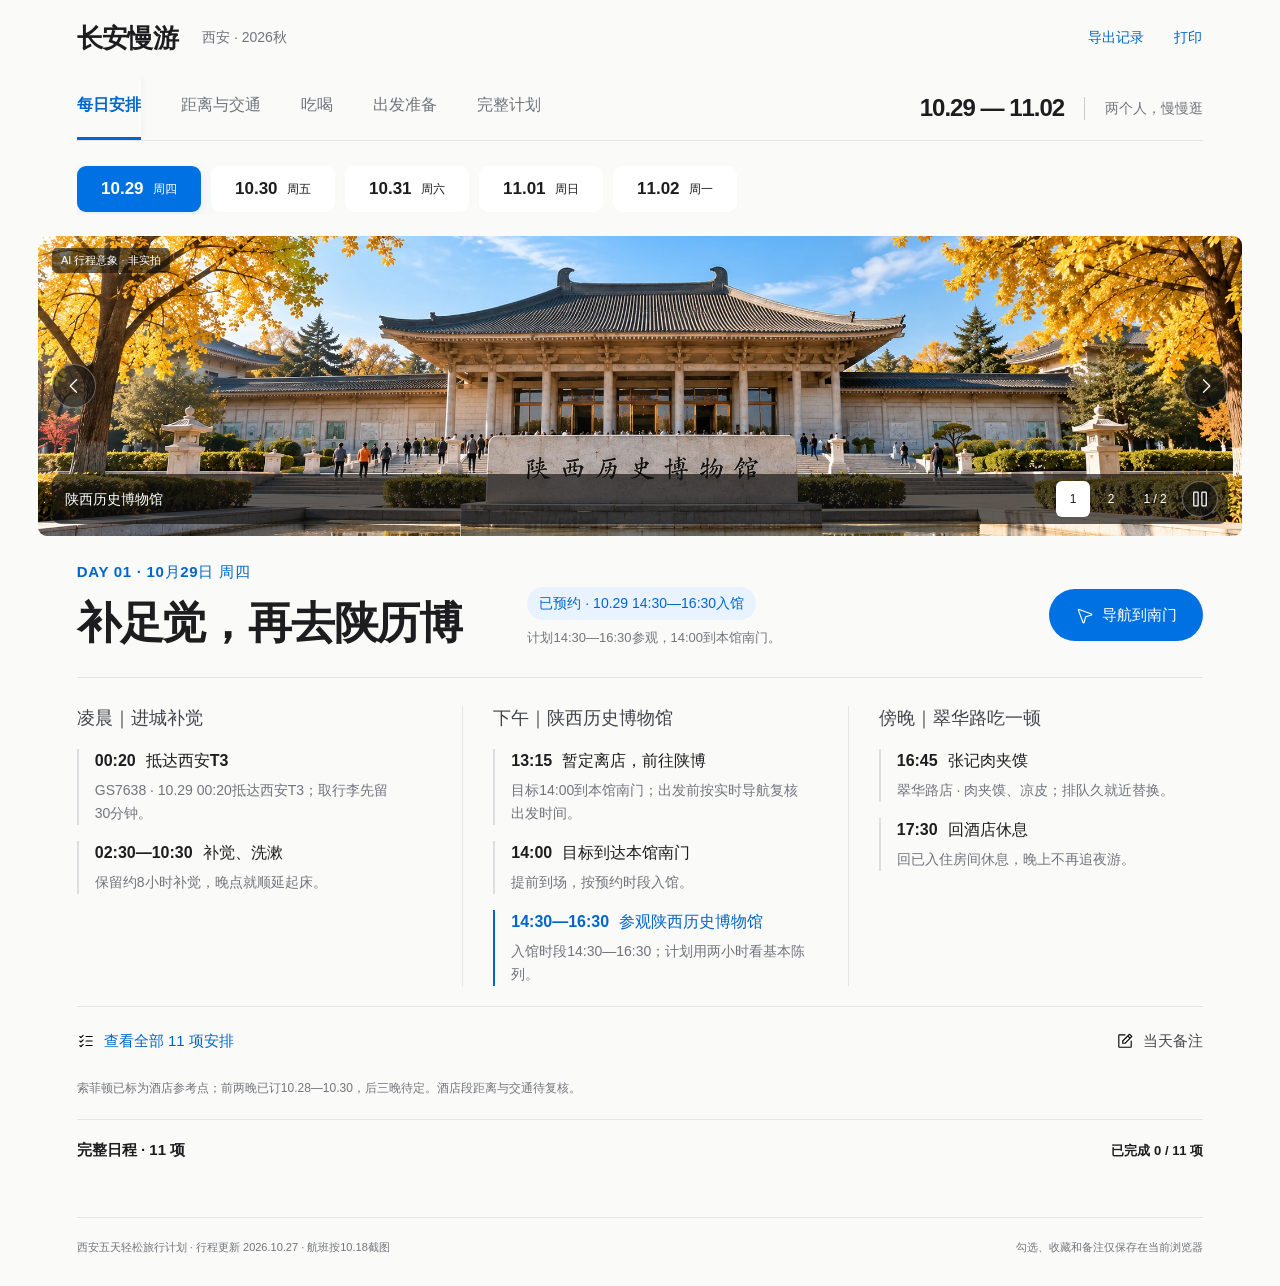
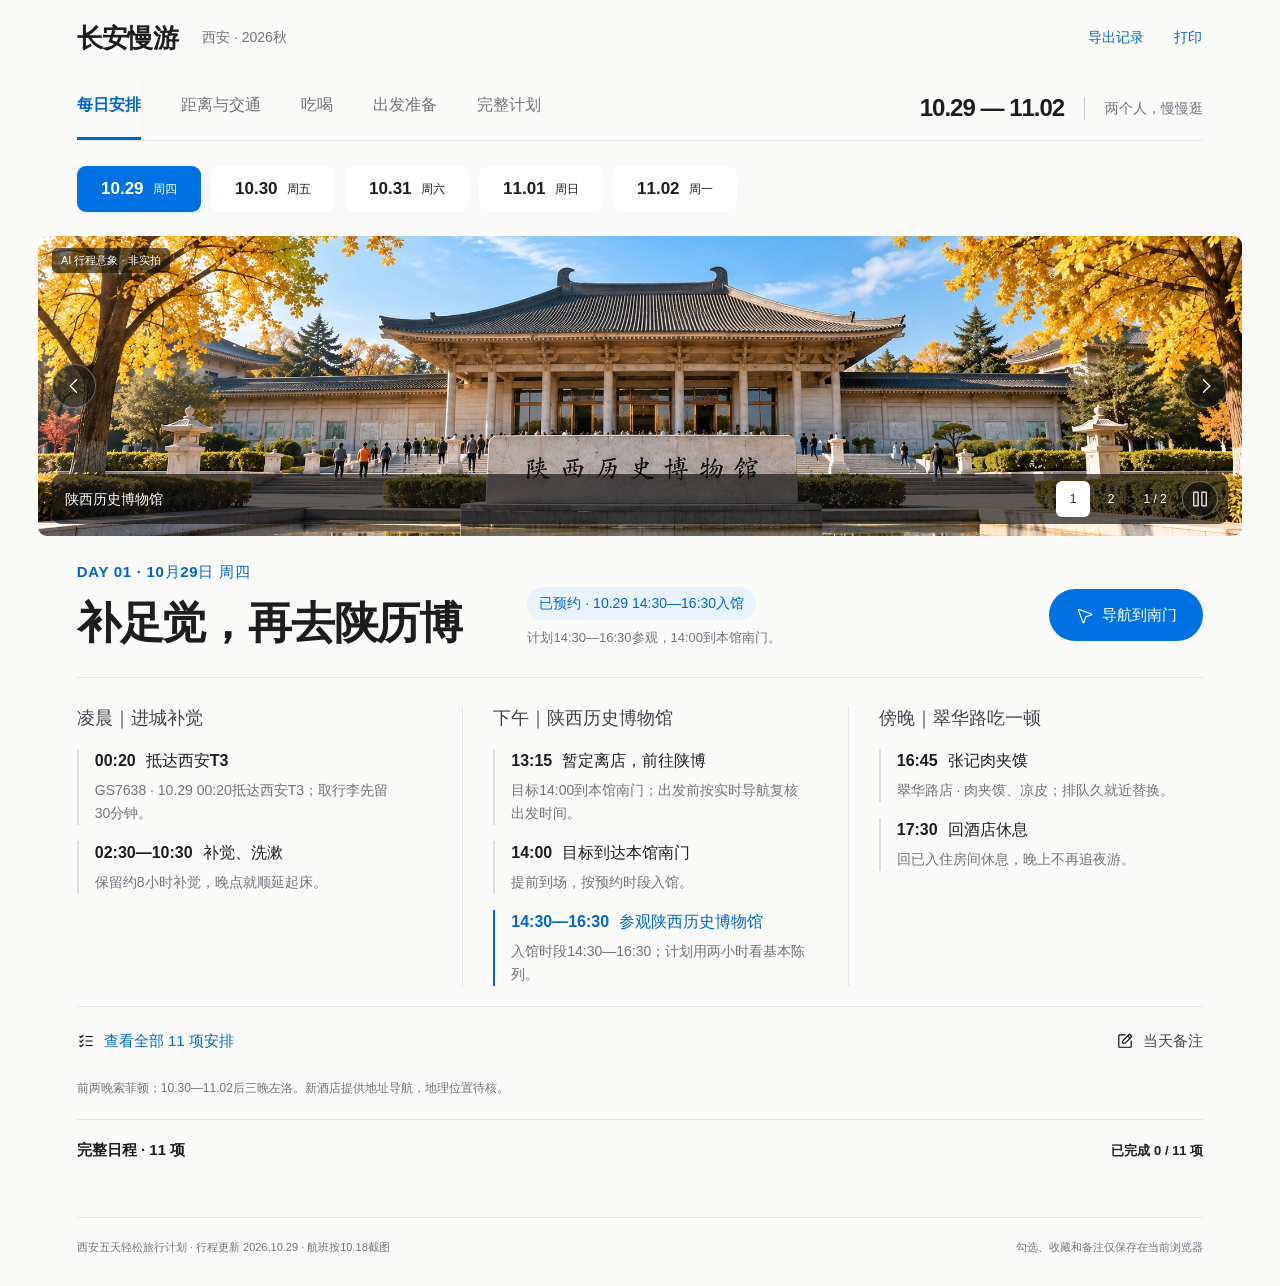
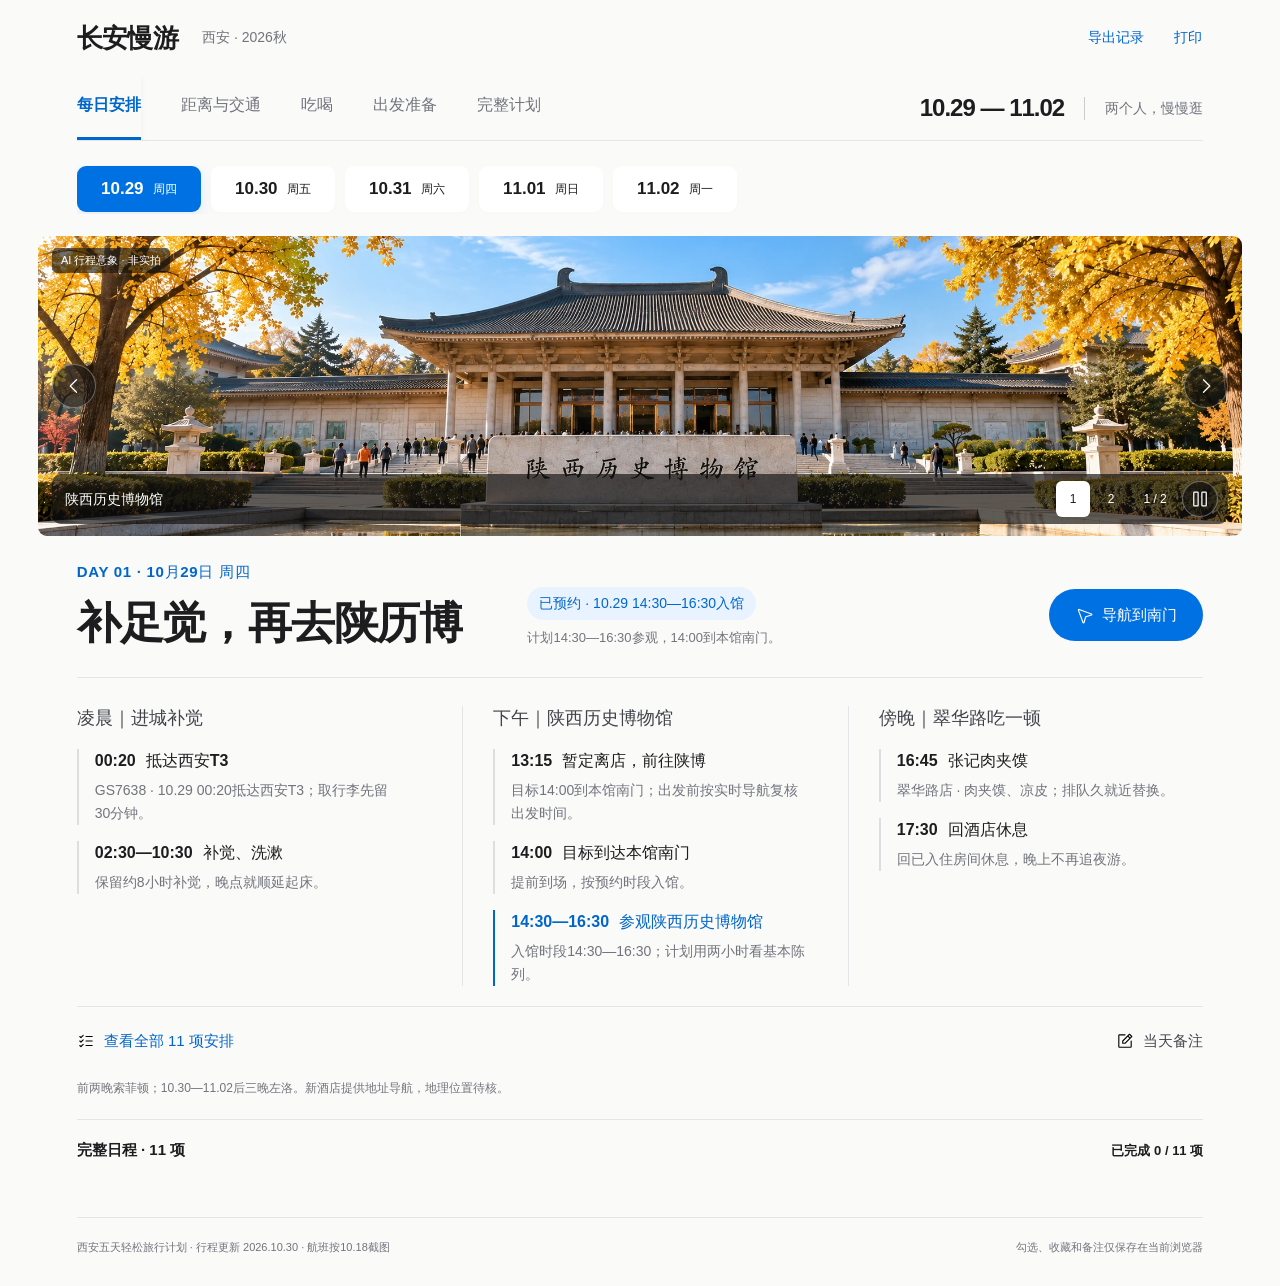
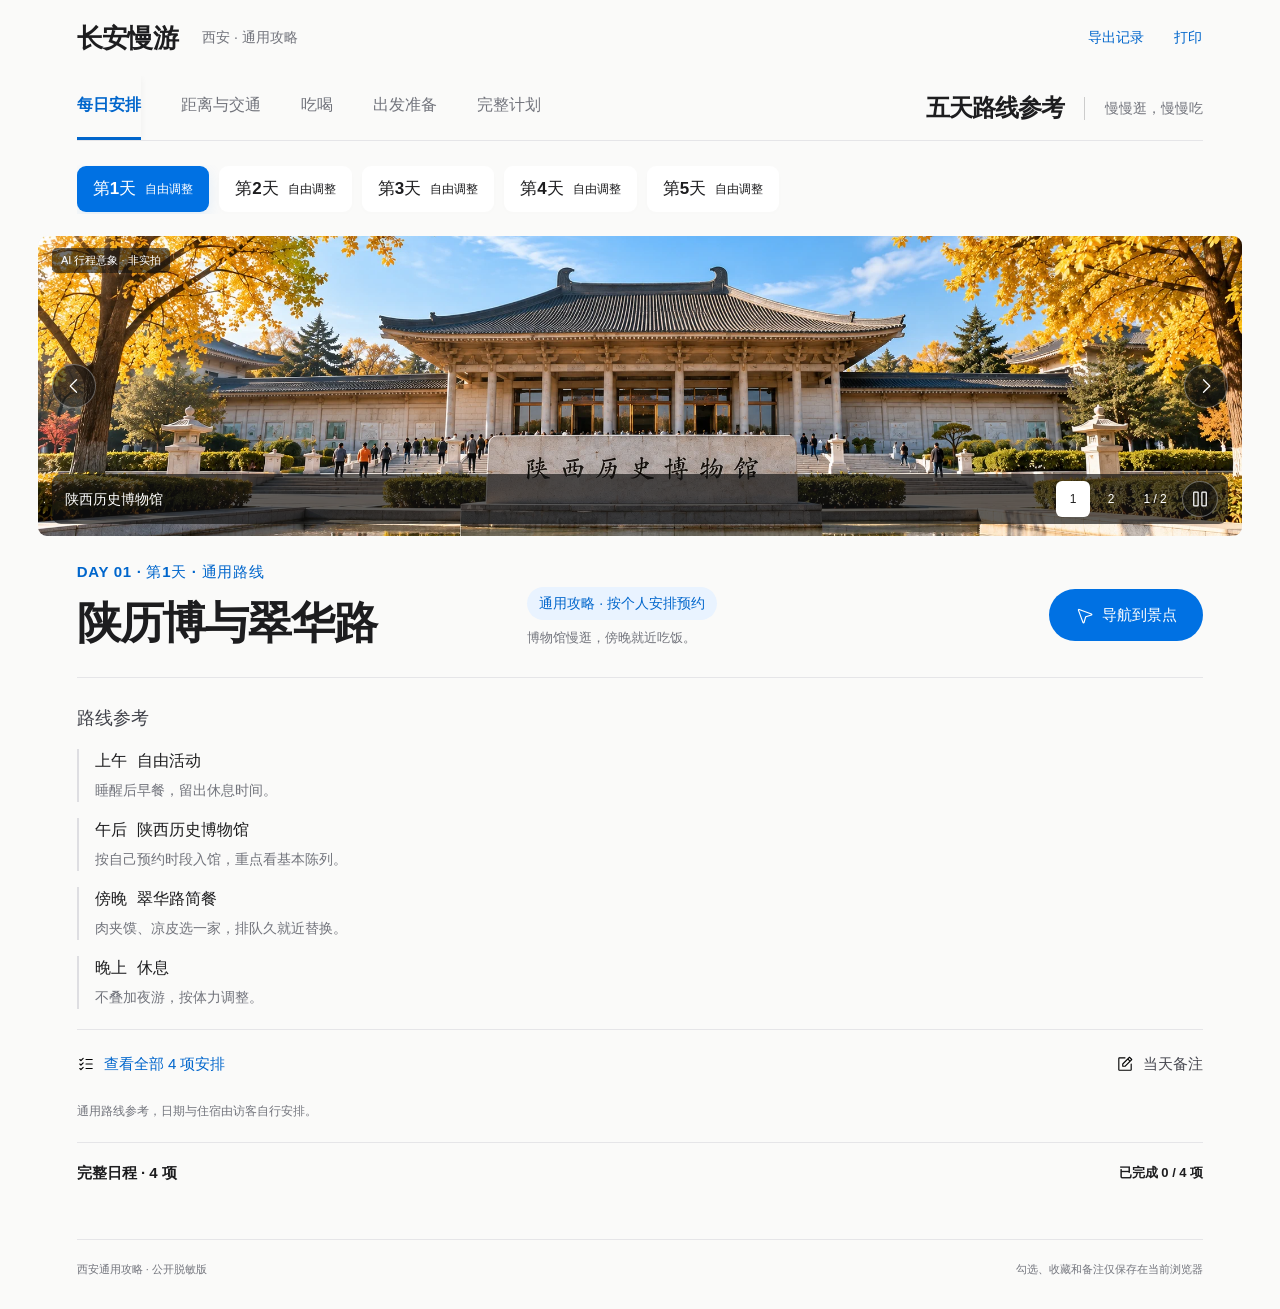
